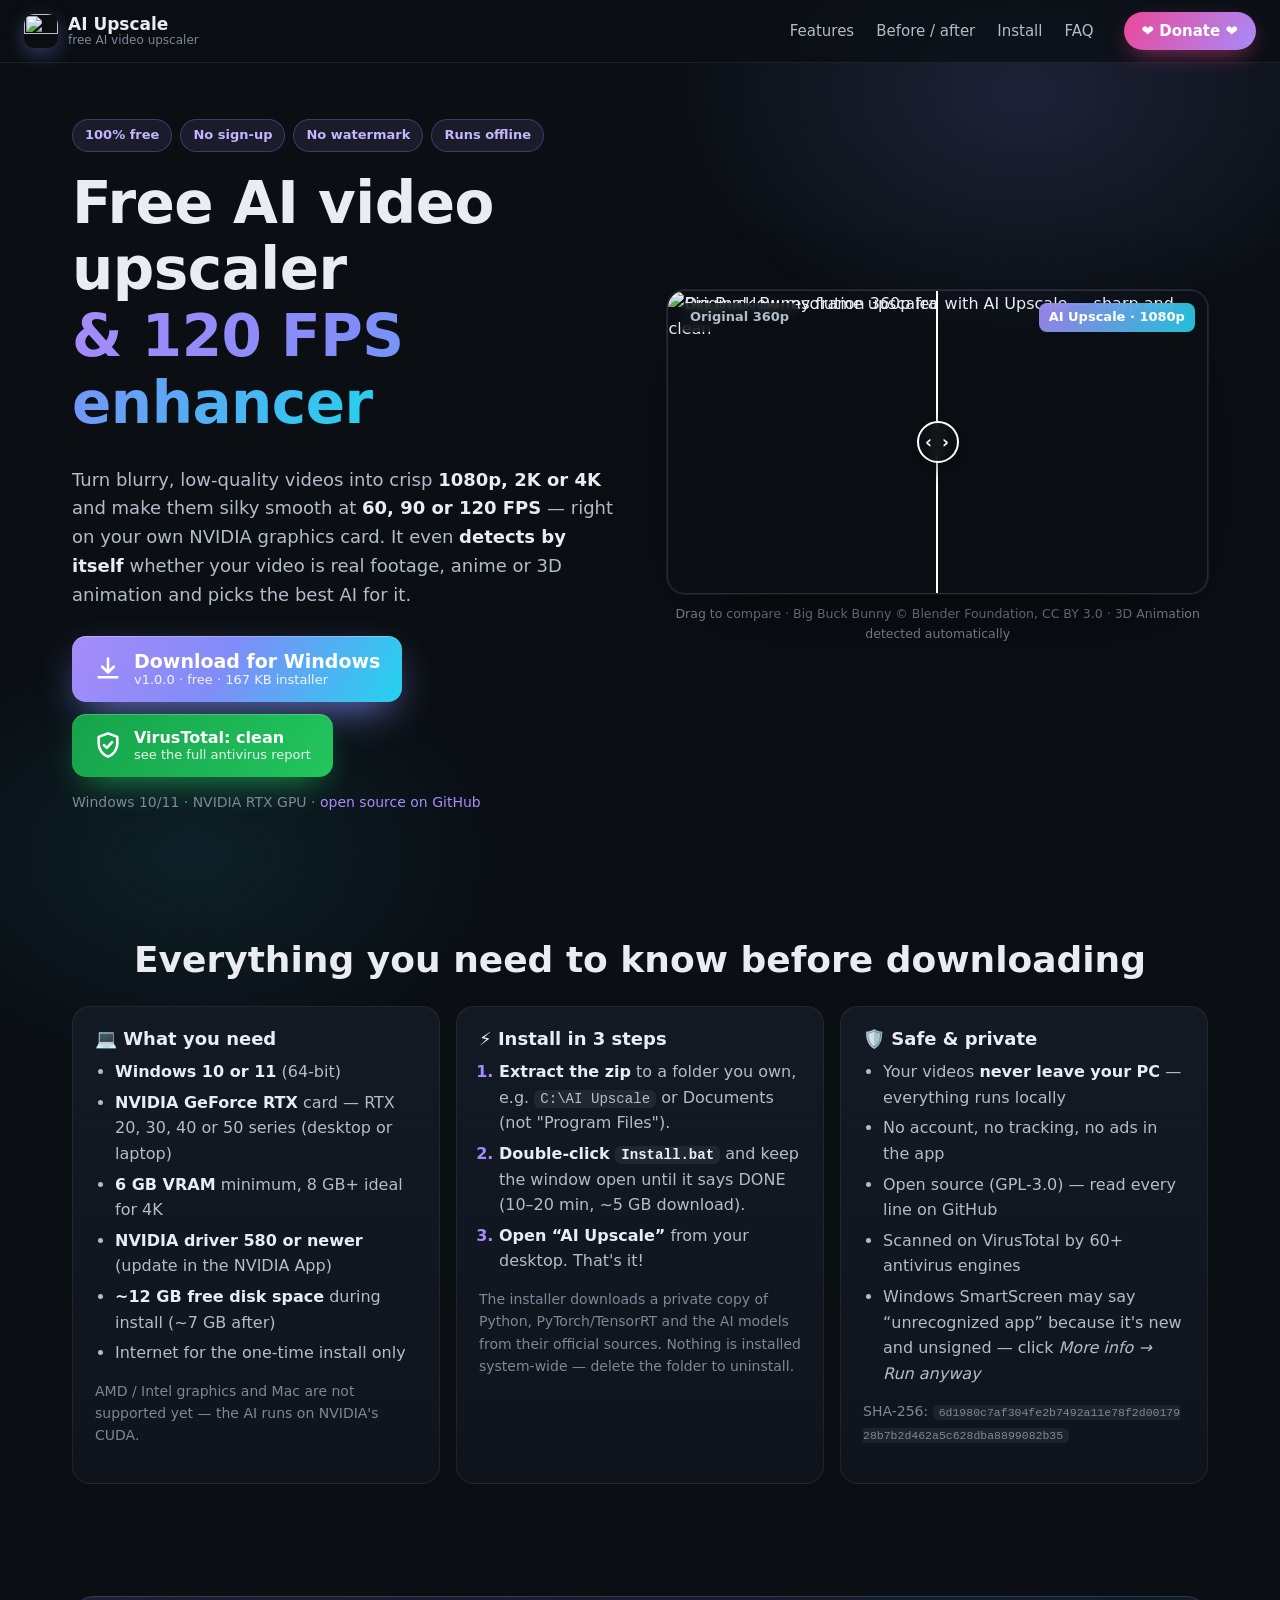
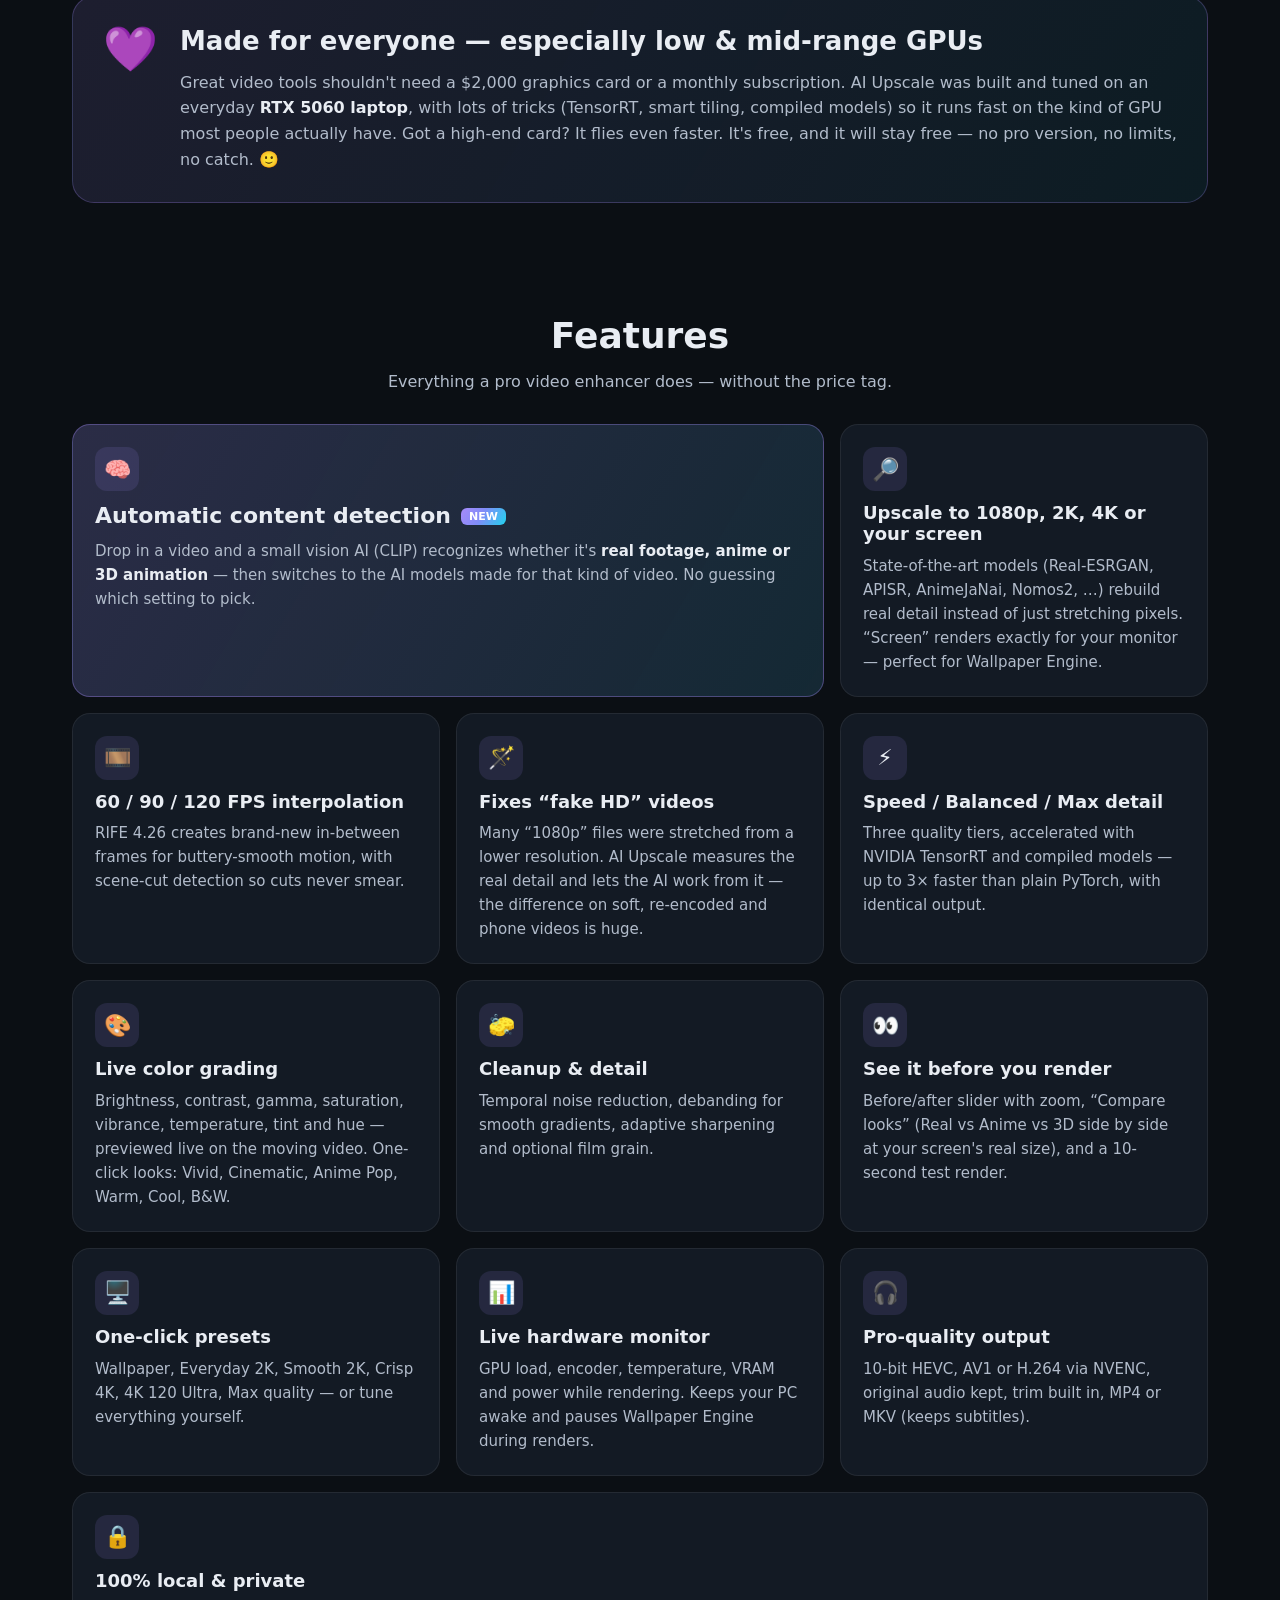
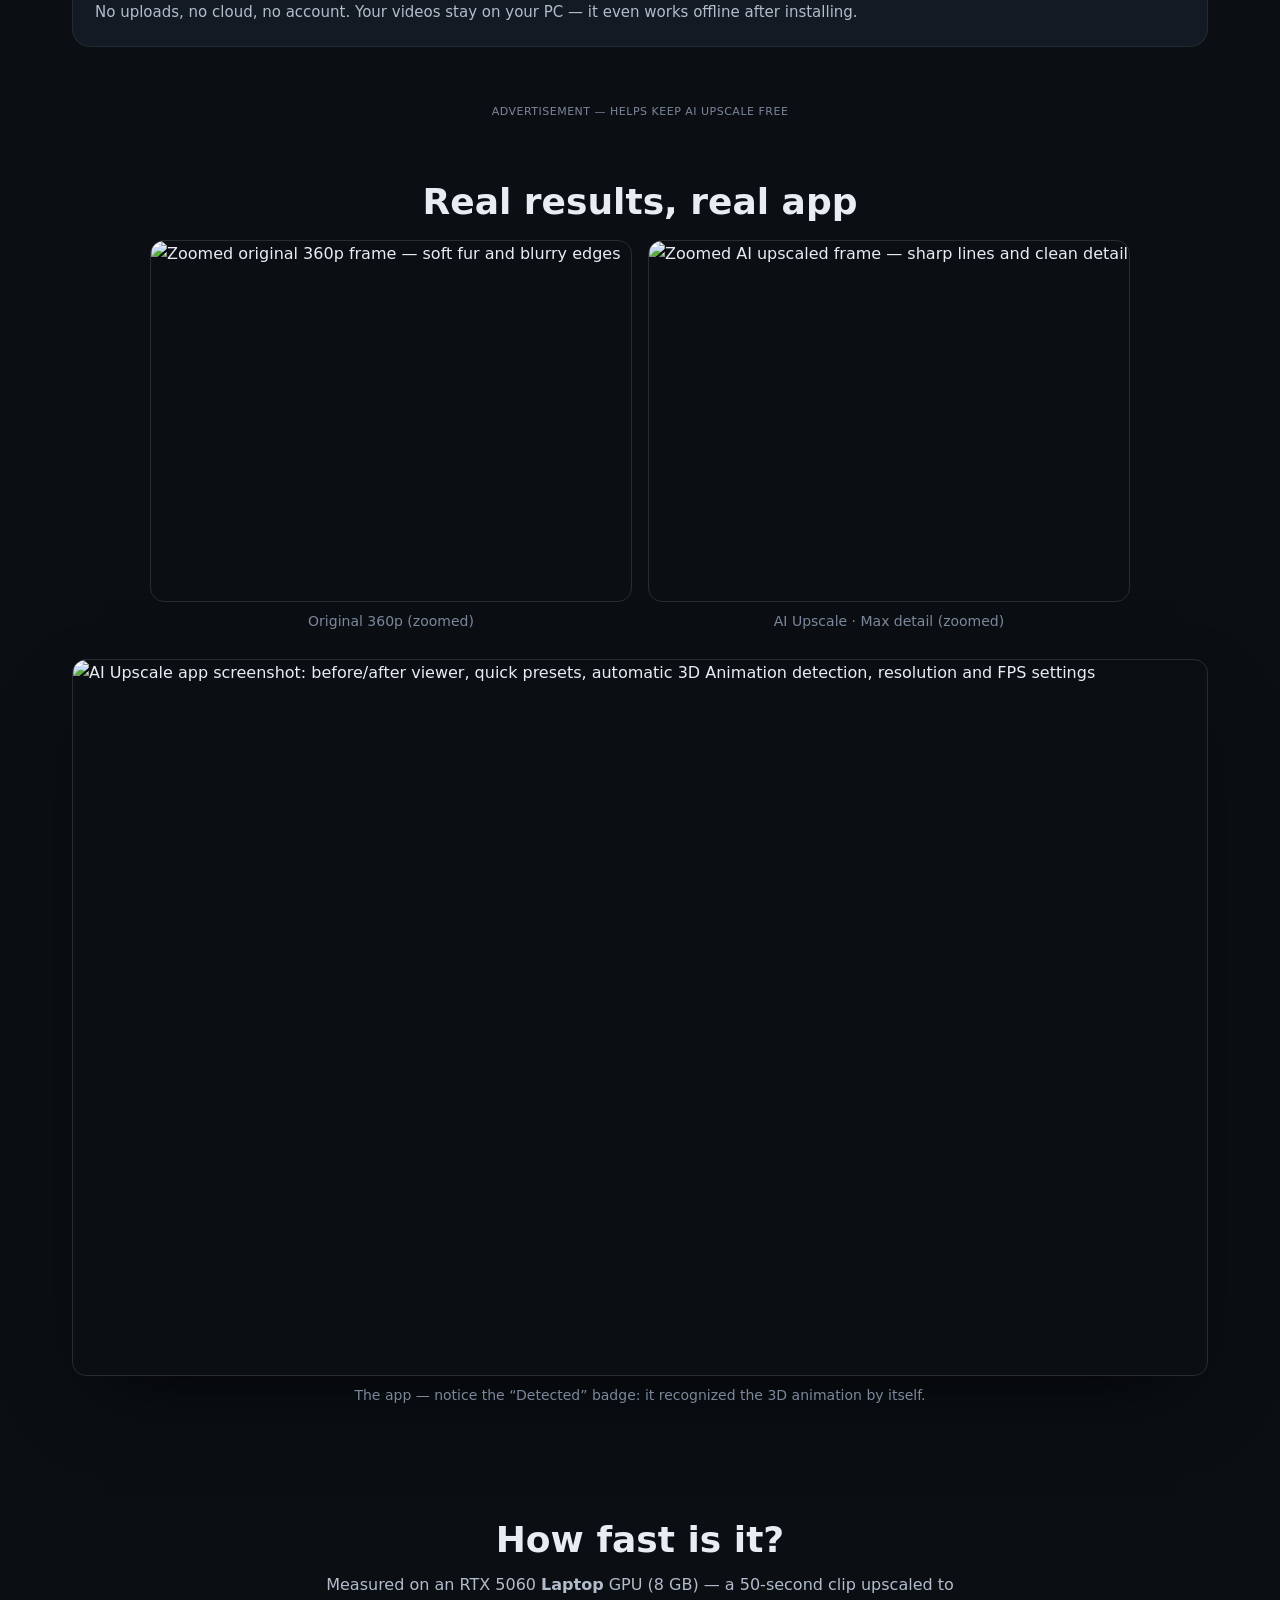
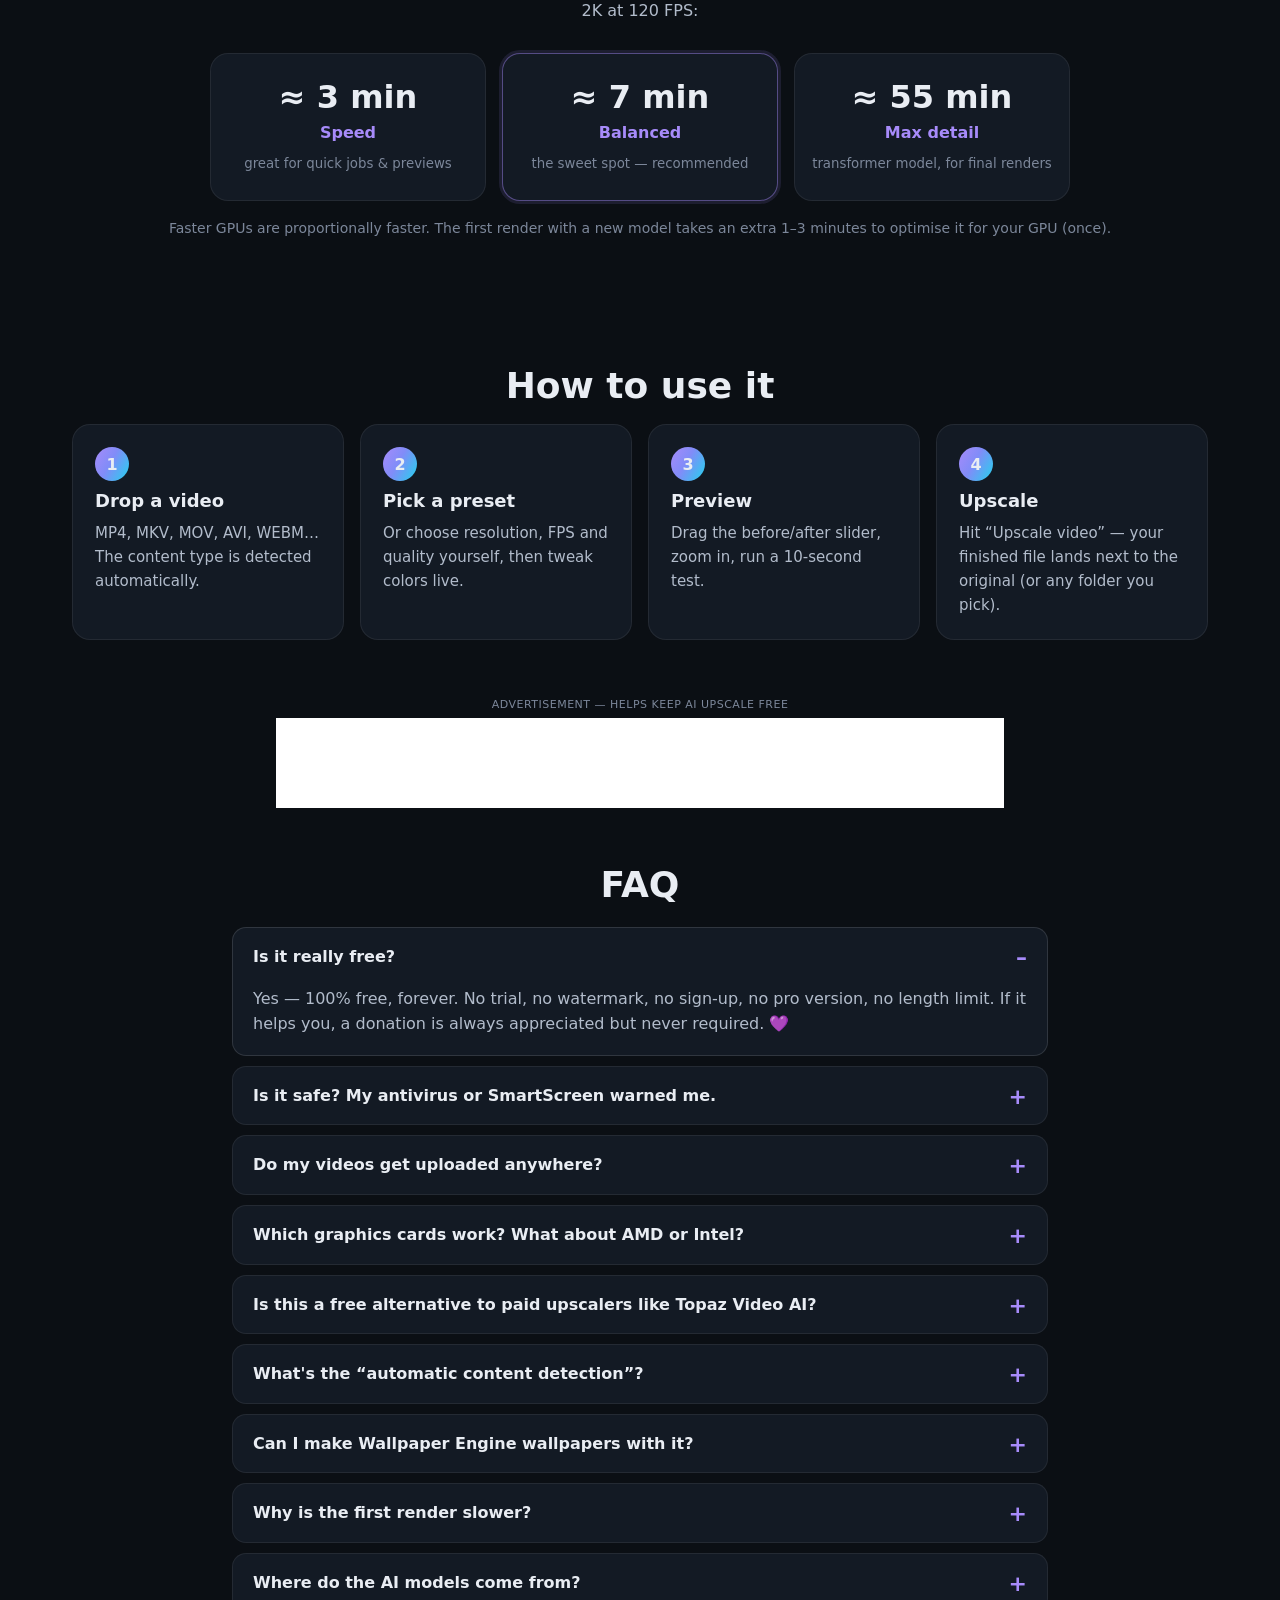
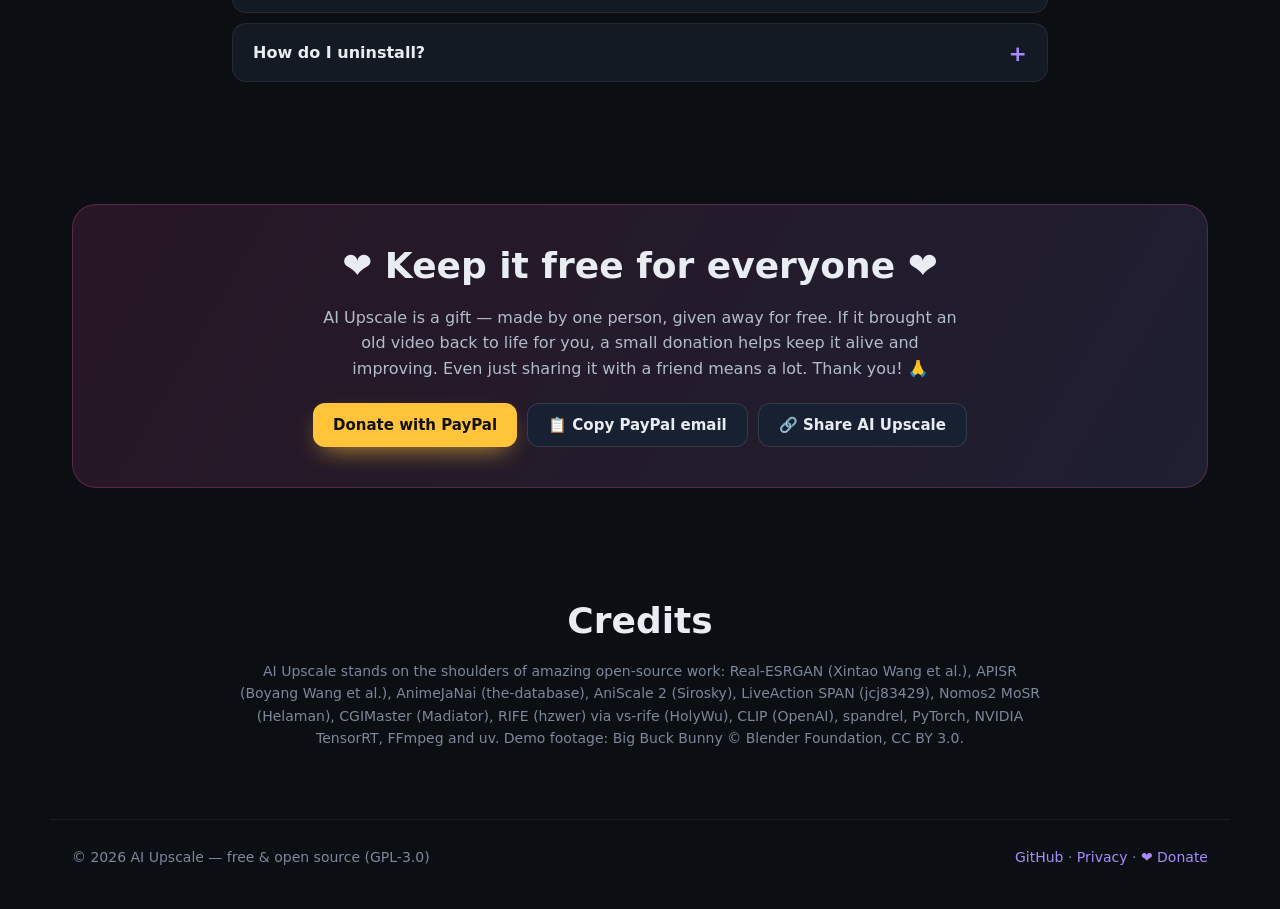
==== index.html @ 9d1a96fd "Website: AI Upscale download page" ====
<!doctype html>
<html lang="en">
<head>
<meta charset="utf-8">
<meta name="viewport" content="width=device-width, initial-scale=1">
<title>AI Upscale — Free AI Video Upscaler &amp; Enhancer (4K, 120 FPS) for NVIDIA GPUs</title>
<meta name="description" content="Free AI video upscaler and enhancer for Windows. Upscale videos to 1080p, 2K or 4K, boost to 60/90/120 FPS with AI frame interpolation, auto-detects anime, real and 3D video. Runs locally on your NVIDIA RTX GPU — no sign-up, no watermark, free forever.">
<meta name="keywords" content="free ai upscaler, ai video upscaler, free video upscaler, ai video enhancer, upscale video to 4k free, video upscaler for pc, anime upscaler, anime video upscaler, upscale anime to 4k, ai frame interpolation, 60fps converter, 120fps video, increase video fps, video enhancer free download, real-esrgan gui, rife interpolation, apisr, topaz video ai free alternative, wallpaper engine upscale, enhance video quality, low quality video fix, nvidia rtx upscaler, offline ai upscaler">
<meta name="author" content="AI Upscale">
<meta name="robots" content="index, follow, max-image-preview:large">
<link rel="canonical" href="https://repo-cdf.github.io/ai-upscale/">
<meta name="theme-color" content="#0b0f14">
<link rel="icon" href="favicon.ico" sizes="any">
<link rel="icon" type="image/png" href="icon.png">
<link rel="apple-touch-icon" href="icon.png">
<meta property="og:type" content="website">
<meta property="og:site_name" content="AI Upscale">
<meta property="og:title" content="AI Upscale — Free AI Video Upscaler & 120 FPS Interpolation">
<meta property="og:description" content="Upscale videos to 4K and 120 FPS on your own NVIDIA GPU. Anime, real and 3D auto-detected. Free forever, no sign-up, no watermark.">
<meta property="og:url" content="https://repo-cdf.github.io/ai-upscale/">
<meta property="og:image" content="https://repo-cdf.github.io/ai-upscale/og-image.png">
<meta property="og:image:width" content="1200">
<meta property="og:image:height" content="630">
<meta name="twitter:card" content="summary_large_image">
<meta name="twitter:title" content="AI Upscale — Free AI Video Upscaler & Enhancer">
<meta name="twitter:description" content="4K upscaling + 120 FPS interpolation on your NVIDIA GPU. Free forever, no sign-up.">
<meta name="twitter:image" content="https://repo-cdf.github.io/ai-upscale/og-image.png">
<link rel="stylesheet" href="style.css">
<script type="application/ld+json">
{
  "@context": "https://schema.org",
  "@type": "SoftwareApplication",
  "name": "AI Upscale",
  "applicationCategory": "MultimediaApplication",
  "operatingSystem": "Windows 10, Windows 11",
  "softwareVersion": "1.0.0",
  "description": "Free AI video upscaler and enhancer: upscale to 1080p, 2K or 4K and interpolate to 60/90/120 FPS. Auto-detects anime, real and 3D content. Runs locally on NVIDIA RTX GPUs.",
  "url": "https://repo-cdf.github.io/ai-upscale/",
  "downloadUrl": "https://github.com/repo-cdf/ai-upscale/releases/download/v1.0.0/AI-Upscale-v1.0.0-Windows-NVIDIA.zip",
  "image": "https://repo-cdf.github.io/ai-upscale/og-image.png",
  "screenshot": "https://repo-cdf.github.io/ai-upscale/screenshot.jpg",
  "license": "https://www.gnu.org/licenses/gpl-3.0.html",
  "isAccessibleForFree": true,
  "offers": { "@type": "Offer", "price": "0", "priceCurrency": "USD" },
  "featureList": ["AI video upscaling to 1080p, 2K and 4K", "AI frame interpolation to 60, 90 and 120 FPS", "Automatic content-type detection (real, anime, 3D animation)", "Fake-HD (soft source) detection", "Live color grading, sharpening, noise reduction and debanding", "NVIDIA TensorRT acceleration", "Wallpaper Engine friendly screen-size output"]
}
</script>
</head>
<body>

<header class="top" id="top">
  <a class="brand" href="#" aria-label="AI Upscale home">
    <img src="icon.png" alt="" width="34" height="34">
    <span><b>AI Upscale</b><small>free AI video upscaler</small></span>
  </a>
  <nav class="nav">
    <a href="#features">Features</a>
    <a href="#compare">Before / after</a>
    <a href="#install">Install</a>
    <a href="#faq">FAQ</a>
  </nav>
  <button class="donate-pill" data-donate aria-haspopup="dialog">❤️ Donate ❤️</button>
</header>

<main>
  <!-- ============ HERO ============ -->
  <section class="hero">
    <div class="hero-text">
      <div class="badges"><span>100% free</span><span>No sign-up</span><span>No watermark</span><span>Runs offline</span></div>
      <h1>Free AI video upscaler<br><span class="grad">&amp; 120 FPS enhancer</span></h1>
      <p class="lead">Turn blurry, low-quality videos into crisp <b>1080p, 2K or 4K</b> and make them silky smooth at
        <b>60, 90 or 120 FPS</b> — right on your own NVIDIA graphics card. It even <b>detects by itself</b> whether your
        video is real footage, anime or 3D animation and picks the best AI for it.</p>

      <div class="cta">
        <a class="btn-download" id="dl" href="https://github.com/repo-cdf/ai-upscale/releases/download/v1.0.0/AI-Upscale-v1.0.0-Windows-NVIDIA.zip">
          <svg viewBox="0 0 24 24" aria-hidden="true"><path d="M12 3v12m0 0-5-5m5 5 5-5M4 19h16"/></svg>
          <span><b>Download for Windows</b><small id="dlMeta">v1.0.0 · free · 167 KB installer</small></span>
        </a>
        <a class="btn-vt" id="vt" href="https://www.virustotal.com/" target="_blank" rel="noopener" title="Independent scan by 60+ antivirus engines">
          <svg viewBox="0 0 24 24" aria-hidden="true"><path d="M12 2 4 5v6c0 5 3.4 9.3 8 11 4.6-1.7 8-6 8-11V5z"/><path d="m8.5 12 2.5 2.5 4.5-5"/></svg>
          <span><b>VirusTotal: clean</b><small id="vtMeta">see the full antivirus report</small></span>
        </a>
      </div>
      <p class="cta-note">Windows 10/11 · NVIDIA RTX GPU · <a href="https://github.com/repo-cdf/ai-upscale" target="_blank" rel="noopener">open source on GitHub</a></p>
    </div>

    <div class="hero-visual">
      <div class="ba" id="ba" aria-label="Before and after comparison — drag the handle">
        <img src="after.jpg" alt="Big Buck Bunny frame upscaled with AI Upscale — sharp and clean" width="1600" height="900">
        <div class="ba-before" id="baBefore"><img src="before.jpg" alt="Original low-resolution 360p frame — blurry" width="1600" height="900"></div>
        <div class="ba-handle" id="baHandle"><span></span></div>
        <span class="ba-tag l">Original 360p</span><span class="ba-tag r">AI Upscale · 1080p</span>
      </div>
      <p class="credit">Drag to compare · Big Buck Bunny © Blender Foundation, CC BY 3.0 · 3D Animation detected automatically</p>
    </div>
  </section>

  <!-- ============ KNOW BEFORE YOU DOWNLOAD ============ -->
  <section class="know" id="install">
    <h2>Everything you need to know before downloading</h2>
    <div class="know-grid">
      <div class="card">
        <h3>💻 What you need</h3>
        <ul>
          <li><b>Windows 10 or 11</b> (64-bit)</li>
          <li><b>NVIDIA GeForce RTX</b> card — RTX 20, 30, 40 or 50 series (desktop or laptop)</li>
          <li><b>6 GB VRAM</b> minimum, 8 GB+ ideal for 4K</li>
          <li><b>NVIDIA driver 580 or newer</b> (update in the NVIDIA App)</li>
          <li><b>~12 GB free disk space</b> during install (~7 GB after)</li>
          <li>Internet for the one-time install only</li>
        </ul>
        <p class="muted">AMD / Intel graphics and Mac are not supported yet — the AI runs on NVIDIA's CUDA.</p>
      </div>
      <div class="card">
        <h3>⚡ Install in 3 steps</h3>
        <ol class="steps">
          <li><b>Extract the zip</b> to a folder you own, e.g. <code>C:\AI Upscale</code> or Documents (not "Program Files").</li>
          <li><b>Double-click <code>Install.bat</code></b> and keep the window open until it says DONE (10–20 min, ~5 GB download).</li>
          <li><b>Open “AI Upscale”</b> from your desktop. That's it!</li>
        </ol>
        <p class="muted">The installer downloads a private copy of Python, PyTorch/TensorRT and the AI models from their official sources. Nothing is installed system-wide — delete the folder to uninstall.</p>
      </div>
      <div class="card">
        <h3>🛡️ Safe &amp; private</h3>
        <ul>
          <li>Your videos <b>never leave your PC</b> — everything runs locally</li>
          <li>No account, no tracking, no ads in the app</li>
          <li>Open source (GPL-3.0) — read every line on GitHub</li>
          <li>Scanned on VirusTotal by 60+ antivirus engines</li>
          <li>Windows SmartScreen may say “unrecognized app” because it's new and unsigned — click <i>More info → Run anyway</i></li>
        </ul>
        <p class="muted sha">SHA-256: <code id="sha">—</code></p>
      </div>
    </div>
  </section>

  <!-- ============ KIND NOTE ============ -->
  <section class="note">
    <div class="note-card">
      <span class="note-heart">💜</span>
      <div>
        <h2>Made for everyone — especially low &amp; mid-range GPUs</h2>
        <p>Great video tools shouldn't need a $2,000 graphics card or a monthly subscription. AI Upscale was built and tuned on an
          everyday <b>RTX 5060 laptop</b>, with lots of tricks (TensorRT, smart tiling, compiled models) so it runs fast on the kind of
          GPU most people actually have. Got a high-end card? It flies even faster. It's free, and it will stay free — no pro version,
          no limits, no catch. 🙂</p>
      </div>
    </div>
  </section>

  <!-- ============ FEATURES ============ -->
  <section class="features" id="features">
    <h2>Features</h2>
    <p class="sub">Everything a pro video enhancer does — without the price tag.</p>
    <div class="feat-grid">
      <article class="feat star">
        <span class="fi">🧠</span>
        <h3>Automatic content detection</h3>
        <p>Drop in a video and a small vision AI (CLIP) recognizes whether it's <b>real footage, anime or 3D animation</b> — then
          switches to the AI models made for that kind of video. No guessing which setting to pick.</p>
      </article>
      <article class="feat">
        <span class="fi">🔎</span>
        <h3>Upscale to 1080p, 2K, 4K or your screen</h3>
        <p>State-of-the-art models (Real-ESRGAN, APISR, AnimeJaNai, Nomos2, …) rebuild real detail instead of just stretching pixels.
          “Screen” renders exactly for your monitor — perfect for Wallpaper Engine.</p>
      </article>
      <article class="feat">
        <span class="fi">🎞️</span>
        <h3>60 / 90 / 120 FPS interpolation</h3>
        <p>RIFE 4.26 creates brand-new in-between frames for buttery-smooth motion, with scene-cut detection so cuts never smear.</p>
      </article>
      <article class="feat">
        <span class="fi">🪄</span>
        <h3>Fixes “fake HD” videos</h3>
        <p>Many “1080p” files were stretched from a lower resolution. AI Upscale measures the real detail and lets the AI work from it —
          the difference on soft, re-encoded and phone videos is huge.</p>
      </article>
      <article class="feat">
        <span class="fi">⚡</span>
        <h3>Speed / Balanced / Max detail</h3>
        <p>Three quality tiers, accelerated with NVIDIA TensorRT and compiled models — up to 3× faster than plain PyTorch, with identical output.</p>
      </article>
      <article class="feat">
        <span class="fi">🎨</span>
        <h3>Live color grading</h3>
        <p>Brightness, contrast, gamma, saturation, vibrance, temperature, tint and hue — previewed live on the moving video.
          One-click looks: Vivid, Cinematic, Anime Pop, Warm, Cool, B&amp;W.</p>
      </article>
      <article class="feat">
        <span class="fi">🧽</span>
        <h3>Cleanup &amp; detail</h3>
        <p>Temporal noise reduction, debanding for smooth gradients, adaptive sharpening and optional film grain.</p>
      </article>
      <article class="feat">
        <span class="fi">👀</span>
        <h3>See it before you render</h3>
        <p>Before/after slider with zoom, “Compare looks” (Real vs Anime vs 3D side by side at your screen's real size),
          and a 10-second test render.</p>
      </article>
      <article class="feat">
        <span class="fi">🖥️</span>
        <h3>One-click presets</h3>
        <p>Wallpaper, Everyday 2K, Smooth 2K, Crisp 4K, 4K 120 Ultra, Max quality — or tune everything yourself.</p>
      </article>
      <article class="feat">
        <span class="fi">📊</span>
        <h3>Live hardware monitor</h3>
        <p>GPU load, encoder, temperature, VRAM and power while rendering. Keeps your PC awake and pauses Wallpaper Engine during renders.</p>
      </article>
      <article class="feat">
        <span class="fi">🎧</span>
        <h3>Pro-quality output</h3>
        <p>10-bit HEVC, AV1 or H.264 via NVENC, original audio kept, trim built in, MP4 or MKV (keeps subtitles).</p>
      </article>
      <article class="feat wide">
        <span class="fi">🔒</span>
        <h3>100% local &amp; private</h3>
        <p>No uploads, no cloud, no account. Your videos stay on your PC — it even works offline after installing.</p>
      </article>
    </div>
  </section>

  <div class="ad-slot" data-slot="native" hidden></div>

  <!-- ============ COMPARE / SCREENSHOT ============ -->
  <section class="compare" id="compare">
    <h2>Real results, real app</h2>
    <div class="zoom-pair">
      <figure><img src="zoom-before.jpg" alt="Zoomed original 360p frame — soft fur and blurry edges" loading="lazy" width="480" height="360"><figcaption>Original 360p (zoomed)</figcaption></figure>
      <figure><img src="zoom-after.jpg" alt="Zoomed AI upscaled frame — sharp lines and clean detail" loading="lazy" width="480" height="360"><figcaption>AI Upscale · Max detail (zoomed)</figcaption></figure>
    </div>
    <figure class="shot"><img src="screenshot.jpg" alt="AI Upscale app screenshot: before/after viewer, quick presets, automatic 3D Animation detection, resolution and FPS settings" loading="lazy" width="1600" height="1010">
      <figcaption>The app — notice the “Detected” badge: it recognized the 3D animation by itself.</figcaption></figure>
  </section>

  <!-- ============ SPEED ============ -->
  <section class="speed">
    <h2>How fast is it?</h2>
    <p class="sub">Measured on an RTX 5060 <b>Laptop</b> GPU (8 GB) — a 50-second clip upscaled to 2K at 120 FPS:</p>
    <div class="speed-grid">
      <div class="sp"><b>≈ 3 min</b><span>Speed</span><small>great for quick jobs &amp; previews</small></div>
      <div class="sp mid"><b>≈ 7 min</b><span>Balanced</span><small>the sweet spot — recommended</small></div>
      <div class="sp"><b>≈ 55 min</b><span>Max detail</span><small>transformer model, for final renders</small></div>
    </div>
    <p class="muted center">Faster GPUs are proportionally faster. The first render with a new model takes an extra 1–3 minutes to optimise it for your GPU (once).</p>
  </section>

  <!-- ============ HOW TO USE ============ -->
  <section class="how">
    <h2>How to use it</h2>
    <div class="how-grid">
      <div><span class="num">1</span><h3>Drop a video</h3><p>MP4, MKV, MOV, AVI, WEBM… The content type is detected automatically.</p></div>
      <div><span class="num">2</span><h3>Pick a preset</h3><p>Or choose resolution, FPS and quality yourself, then tweak colors live.</p></div>
      <div><span class="num">3</span><h3>Preview</h3><p>Drag the before/after slider, zoom in, run a 10-second test.</p></div>
      <div><span class="num">4</span><h3>Upscale</h3><p>Hit “Upscale video” — your finished file lands next to the original (or any folder you pick).</p></div>
    </div>
  </section>

  <div class="ad-slot" data-slot="banner" hidden></div>

  <!-- ============ FAQ ============ -->
  <section class="faq" id="faq">
    <h2>FAQ</h2>
    <details open><summary>Is it really free?</summary><p>Yes — 100% free, forever. No trial, no watermark, no sign-up, no pro version, no length limit. If it helps you, a donation is always appreciated but never required. 💜</p></details>
    <details><summary>Is it safe? My antivirus or SmartScreen warned me.</summary><p>The download is scanned by 60+ engines on VirusTotal (green button above) and the full source code is on GitHub. Because the installer is new and not code-signed, Windows SmartScreen may show “Windows protected your PC” — click <i>More info → Run anyway</i>. The installer only writes inside its own folder.</p></details>
    <details><summary>Do my videos get uploaded anywhere?</summary><p>Never. Everything runs on your own GPU. After installing it works completely offline.</p></details>
    <details><summary>Which graphics cards work? What about AMD or Intel?</summary><p>Any NVIDIA GeForce RTX card (20/30/40/50 series, desktop or laptop) with 6 GB+ VRAM. It was developed on an RTX 5060 Laptop GPU, so mid-range cards are first-class citizens. AMD, Intel and Mac aren't supported yet because the AI runs on NVIDIA CUDA.</p></details>
    <details><summary>Is this a free alternative to paid upscalers like Topaz Video AI?</summary><p>It's an independent, free and open-source tool that covers the same core jobs — AI upscaling, frame interpolation and enhancement — using well-known open models. Results depend on your video, so try the 10-second test and see for yourself.</p></details>
    <details><summary>What's the “automatic content detection”?</summary><p>When you open a video, a small AI looks at a few frames and decides whether it's real footage, anime or 3D animation, then selects the matching upscaling models. You'll see a “Detected” badge, and you can always override it.</p></details>
    <details><summary>Can I make Wallpaper Engine wallpapers with it?</summary><p>Yes — that's what it was made for! Use the <b>Wallpaper</b> preset: it renders exactly at your screen's resolution (no wasted pixels) at 120 FPS, and pauses Wallpaper Engine while rendering so your GPU is free.</p></details>
    <details><summary>Why is the first render slower?</summary><p>The first time you use a model at a new video size, AI Upscale compiles it specifically for your GPU (1–3 minutes, shown as “Optimizing”). After that it's cached and starts instantly.</p></details>
    <details><summary>Where do the AI models come from?</summary><p>From their original authors' official releases (Real-ESRGAN, APISR, AnimeJaNai, AniScale, Nomos2, RIFE, CLIP…), downloaded by the installer and checked with SHA-256. Some models are licensed for non-commercial use, so please use AI Upscale for personal projects. Full credits are in THIRD-PARTY-NOTICES.txt.</p></details>
    <details><summary>How do I uninstall?</summary><p>Delete the AI Upscale folder and its shortcuts. Nothing else is changed on your PC.</p></details>
  </section>

  <!-- ============ DONATE ============ -->
  <section class="give">
    <div class="give-card">
      <h2>❤️ Keep it free for everyone ❤️</h2>
      <p>AI Upscale is a gift — made by one person, given away for free. If it brought an old video back to life for you,
        a small donation helps keep it alive and improving. Even just sharing it with a friend means a lot. Thank you! 🙏</p>
      <div class="give-actions">
        <button class="btn-paypal" data-paypal>Donate with PayPal</button>
        <button class="btn-copy" data-copy-email>📋 Copy PayPal email</button>
        <button class="btn-copy" data-share>🔗 Share AI Upscale</button>
      </div>
    </div>
  </section>

  <section class="credits">
    <h2>Credits</h2>
    <p>AI Upscale stands on the shoulders of amazing open-source work: Real-ESRGAN (Xintao Wang et al.), APISR (Boyang Wang et al.),
      AnimeJaNai (the-database), AniScale 2 (Sirosky), LiveAction SPAN (jcj83429), Nomos2 MoSR (Helaman), CGIMaster (Madiator),
      RIFE (hzwer) via vs-rife (HolyWu), CLIP (OpenAI), spandrel, PyTorch, NVIDIA TensorRT, FFmpeg and uv. Demo footage: Big Buck Bunny
      © Blender Foundation, CC BY 3.0.</p>
  </section>
</main>

<footer class="foot">
  <span>© <span id="year">2026</span> AI Upscale — free &amp; open source (GPL-3.0)</span>
  <span><a href="https://github.com/repo-cdf/ai-upscale" target="_blank" rel="noopener">GitHub</a> · <a href="privacy.html">Privacy</a> · <a href="#" data-donate>❤️ Donate</a></span>
</footer>

<!-- Donation dialog -->
<div class="modal" id="donate" role="dialog" aria-modal="true" aria-labelledby="donateTitle" hidden>
  <div class="modal-card">
    <button class="modal-x" data-close aria-label="Close">✕</button>
    <div class="modal-heart">💜</div>
    <h2 id="donateTitle">Thank you for even thinking about it ❤️</h2>
    <p>AI Upscale is and will always be free. Donations simply help cover the time it takes to keep improving it. Any amount — big or small — is truly appreciated.</p>
    <div class="email-box">
      <span>PayPal:</span><code id="ppEmail">rayan6razan@gmail.com</code>
      <button class="btn-copy sm" data-copy-email>📋 Copy</button>
    </div>
    <button class="btn-paypal wide" data-paypal>Donate with PayPal →</button>
    <p class="muted small">Opens PayPal's official, secure checkout in a new tab — you choose the amount there.</p>
  </div>
</div>

<div class="toast" id="toast" hidden></div>
<script src="site.js"></script>
</body>
</html>
---- style.css ----
:root {
  --bg: #0b0f14; --bg2: #0f141c; --card: #131a24; --card2: #182131; --line: rgba(255,255,255,.07); --line2: rgba(255,255,255,.12);
  --text: #e9edf3; --text2: #b2bccb; --muted: #7c879a;
  --violet: #a78bfa; --indigo: #818cf8; --cyan: #22d3ee; --green: #22c55e; --pink: #f472b6;
  --grad: linear-gradient(120deg, #a78bfa 0%, #818cf8 45%, #22d3ee 100%);
  --r: 18px;
  --font: "Segoe UI Variable Text", "Segoe UI", system-ui, -apple-system, Roboto, sans-serif;
  --font-d: "Segoe UI Variable Display", "Segoe UI", system-ui, -apple-system, Roboto, sans-serif;
  color-scheme: dark;
}
* { box-sizing: border-box; }
html { scroll-behavior: smooth; scroll-padding-top: 84px; }
body { margin: 0; background: var(--bg); color: var(--text); font: 16px/1.6 var(--font); -webkit-font-smoothing: antialiased; overflow-x: hidden; }
body::before { content: ""; position: fixed; inset: -30vh -20vw auto auto; width: 80vw; height: 80vh; z-index: -1; pointer-events: none;
  background: radial-gradient(closest-side, rgba(129,140,248,.16), transparent 70%); }
body::after { content: ""; position: fixed; inset: auto auto -30vh -20vw; width: 70vw; height: 70vh; z-index: -1; pointer-events: none;
  background: radial-gradient(closest-side, rgba(34,211,238,.09), transparent 70%); }
a { color: var(--violet); text-decoration: none; }
a:hover { text-decoration: underline; }
img { max-width: 100%; height: auto; display: block; }
code { font-family: "Cascadia Mono", Consolas, monospace; font-size: .88em; background: rgba(255,255,255,.06); padding: 1px 6px; border-radius: 6px; }
h1, h2, h3 { font-family: var(--font-d); line-height: 1.15; margin: 0 0 .5em; }
h2 { font-size: clamp(26px, 3.2vw, 36px); text-align: center; }
h3 { font-size: 18px; }
.sub { text-align: center; color: var(--text2); margin: -6px auto 30px; max-width: 640px; }
.muted { color: var(--muted); font-size: 14px; }
.center { text-align: center; }
.grad { background: var(--grad); -webkit-background-clip: text; background-clip: text; color: transparent; }
main > section { max-width: 1180px; margin: 0 auto; padding: 56px 22px; }

/* header */
.top { position: sticky; top: 0; z-index: 30; display: flex; align-items: center; gap: 22px; padding: 12px 24px;
  background: rgba(11,15,20,.78); backdrop-filter: blur(14px); border-bottom: 1px solid var(--line); }
.brand { display: flex; align-items: center; gap: 10px; color: var(--text); }
.brand:hover { text-decoration: none; }
.brand img { border-radius: 10px; box-shadow: 0 6px 18px rgba(129,140,248,.35); }
.brand span { display: flex; flex-direction: column; line-height: 1.1; }
.brand b { font: 700 17px var(--font-d); }
.brand small { color: var(--muted); font-size: 12px; }
.nav { display: flex; gap: 22px; margin-left: auto; }
.nav a { color: var(--text2); font-size: 15px; }
.nav a:hover { color: var(--text); text-decoration: none; }
.donate-pill { margin-left: 8px; border: 0; cursor: pointer; font: 700 15px var(--font); color: #fff; padding: 10px 18px; border-radius: 999px;
  background: linear-gradient(120deg, #ec4899, #a78bfa); box-shadow: 0 8px 24px -8px rgba(236,72,153,.7); transition: transform .15s, filter .15s;
  animation: pulse 3s ease-in-out infinite; white-space: nowrap; }
.donate-pill:hover { transform: translateY(-1px) scale(1.03); filter: brightness(1.08); }
@keyframes pulse { 0%,100% { box-shadow: 0 8px 24px -8px rgba(236,72,153,.7); } 50% { box-shadow: 0 8px 34px -4px rgba(236,72,153,.95); } }

/* hero */
.hero { display: grid; grid-template-columns: 1.02fr 1fr; gap: 44px; align-items: center; padding-top: 56px !important; }
.badges { display: flex; flex-wrap: wrap; gap: 8px; margin-bottom: 18px; }
.badges span { font-size: 13px; font-weight: 600; padding: 5px 12px; border-radius: 999px; color: #c4b5fd; background: rgba(167,139,250,.1); border: 1px solid rgba(167,139,250,.28); }
h1 { font-size: clamp(36px, 5vw, 58px); letter-spacing: -.5px; }
.lead { color: var(--text2); font-size: 18px; margin: 0 0 26px; }
.lead b { color: var(--text); }
.cta { display: flex; flex-wrap: wrap; gap: 12px; align-items: stretch; }
.btn-download, .btn-vt { display: inline-flex; align-items: center; gap: 12px; padding: 14px 22px; border-radius: 14px; color: #fff; transition: transform .15s, filter .15s; }
.btn-download:hover, .btn-vt:hover { text-decoration: none; transform: translateY(-2px); filter: brightness(1.08); }
.btn-download { background: var(--grad); box-shadow: 0 16px 40px -12px rgba(129,140,248,.85), inset 0 1px 0 rgba(255,255,255,.25); }
.btn-vt { background: linear-gradient(120deg, #16a34a, #22c55e); box-shadow: 0 14px 34px -14px rgba(34,197,94,.8), inset 0 1px 0 rgba(255,255,255,.2); }
.btn-download svg, .btn-vt svg { width: 28px; height: 28px; fill: none; stroke: #fff; stroke-width: 2.2; stroke-linecap: round; stroke-linejoin: round; flex: none; }
.btn-download span, .btn-vt span { display: flex; flex-direction: column; line-height: 1.2; }
.btn-download b { font-size: 19px; }
.btn-vt b { font-size: 16px; }
.btn-download small, .btn-vt small { font-size: 13px; opacity: .9; }
.cta-note { color: var(--muted); font-size: 14px; margin-top: 14px; }

.ba { position: relative; border-radius: var(--r); overflow: hidden; border: 1px solid var(--line2); box-shadow: 0 30px 80px -30px rgba(0,0,0,.8), 0 0 0 1px rgba(167,139,250,.15);
  aspect-ratio: 16/9; cursor: ew-resize; user-select: none; touch-action: pan-y; }
.ba > img, .ba-before img { width: 100%; height: 100%; object-fit: cover; }
.ba-before { position: absolute; inset: 0; width: 50%; overflow: hidden; border-right: 2px solid #fff; }
.ba-before img { width: auto; height: 100%; max-width: none; }
.ba-handle { position: absolute; top: 0; bottom: 0; left: 50%; width: 0; }
.ba-handle span { position: absolute; top: 50%; left: -21px; width: 42px; height: 42px; margin-top: -21px; border-radius: 50%; background: rgba(11,15,20,.75);
  border: 2px solid #fff; backdrop-filter: blur(6px); box-shadow: 0 6px 20px rgba(0,0,0,.5); }
.ba-handle span::before { content: "‹ ›"; position: absolute; inset: 0; display: grid; place-items: center; color: #fff; font: 700 17px var(--font); letter-spacing: 2px; }
.ba-tag { position: absolute; top: 12px; font-size: 13px; font-weight: 600; padding: 4px 10px; border-radius: 8px; background: rgba(11,15,20,.7); backdrop-filter: blur(6px); }
.ba-tag.l { left: 12px; color: var(--text2); }
.ba-tag.r { right: 12px; background: linear-gradient(120deg, rgba(167,139,250,.9), rgba(34,211,238,.9)); color: #fff; }
.credit { color: var(--muted); font-size: 12.5px; text-align: center; margin-top: 10px; }

/* know */
.know h2 { margin-bottom: 26px; }
.know-grid { display: grid; grid-template-columns: repeat(3, 1fr); gap: 16px; }
.card { background: linear-gradient(180deg, var(--card), var(--bg2)); border: 1px solid var(--line); border-radius: var(--r); padding: 22px; }
.card ul, .card ol { margin: 0 0 12px; padding-left: 20px; color: var(--text2); }
.card li { margin: 5px 0; }
.card li b { color: var(--text); }
.steps li::marker { color: var(--violet); font-weight: 700; }
.sha code { word-break: break-all; font-size: 11.5px; }

/* note */
.note-card { display: flex; gap: 22px; align-items: flex-start; padding: 30px; border-radius: 22px; background: linear-gradient(120deg, rgba(167,139,250,.12), rgba(34,211,238,.07));
  border: 1px solid rgba(167,139,250,.25); }
.note-card h2 { text-align: left; font-size: 26px; }
.note-card p { margin: 0; color: var(--text2); }
.note-card p b { color: var(--text); }
.note-heart { font-size: 44px; line-height: 1; }

/* features */
.feat-grid { display: grid; grid-template-columns: repeat(3, 1fr); gap: 16px; }
.feat { background: var(--card); border: 1px solid var(--line); border-radius: var(--r); padding: 22px; transition: transform .2s, border-color .2s; }
.feat:hover { transform: translateY(-3px); border-color: var(--line2); }
.feat p { color: var(--text2); margin: 0; font-size: 15px; }
.feat p b { color: var(--text); }
.fi { display: inline-grid; place-items: center; width: 44px; height: 44px; border-radius: 12px; font-size: 22px; background: rgba(167,139,250,.12); margin-bottom: 12px; }
.feat.star { grid-column: span 2; background: linear-gradient(120deg, rgba(167,139,250,.16), rgba(34,211,238,.08)), var(--card); border-color: rgba(167,139,250,.35); }
.feat.star h3 { font-size: 22px; }
.feat.star h3::after { content: "NEW"; margin-left: 10px; font-size: 11px; vertical-align: middle; padding: 2px 8px; border-radius: 6px; background: var(--grad); color: #fff; }

/* compare */
.zoom-pair { display: grid; grid-template-columns: 1fr 1fr; gap: 16px; max-width: 980px; margin: 0 auto 26px; }
.zoom-pair figure, .shot { margin: 0; }
.zoom-pair img, .shot img { border-radius: 14px; border: 1px solid var(--line2); width: 100%; image-rendering: auto; }
figcaption { text-align: center; color: var(--muted); font-size: 14px; margin-top: 8px; }
.shot img { box-shadow: 0 30px 80px -30px rgba(0,0,0,.8); }

/* speed */
.speed-grid { display: grid; grid-template-columns: repeat(3, 1fr); gap: 16px; max-width: 860px; margin: 0 auto 16px; }
.sp { text-align: center; background: var(--card); border: 1px solid var(--line); border-radius: var(--r); padding: 24px 16px; }
.sp b { display: block; font: 700 32px var(--font-d); }
.sp span { display: block; font-weight: 700; color: var(--violet); margin: 4px 0; }
.sp small { color: var(--muted); }
.sp.mid { border-color: rgba(167,139,250,.45); box-shadow: 0 0 0 3px rgba(167,139,250,.12); }

/* how */
.how-grid { display: grid; grid-template-columns: repeat(4, 1fr); gap: 16px; }
.how-grid > div { background: var(--card); border: 1px solid var(--line); border-radius: var(--r); padding: 22px; }
.how-grid p { color: var(--text2); margin: 0; font-size: 15px; }
.num { display: inline-grid; place-items: center; width: 34px; height: 34px; border-radius: 50%; background: var(--grad); font-weight: 700; margin-bottom: 10px; }

/* faq */
.faq { max-width: 860px !important; }
.faq h2 { margin-bottom: 22px; }
details { background: var(--card); border: 1px solid var(--line); border-radius: 14px; margin-bottom: 10px; padding: 0 20px; }
details[open] { border-color: var(--line2); }
summary { cursor: pointer; padding: 16px 0; font-weight: 600; list-style: none; position: relative; padding-right: 30px; }
summary::-webkit-details-marker { display: none; }
summary::after { content: "+"; position: absolute; right: 0; top: 12px; font-size: 22px; color: var(--violet); }
details[open] summary::after { content: "–"; }
details p { color: var(--text2); margin: 0 0 18px; }

/* donate */
.give-card { text-align: center; padding: 40px 28px; border-radius: 24px; background: linear-gradient(120deg, rgba(236,72,153,.13), rgba(167,139,250,.13)); border: 1px solid rgba(236,72,153,.28); }
.give-card p { color: var(--text2); max-width: 640px; margin: 0 auto 22px; }
.give-actions { display: flex; flex-wrap: wrap; gap: 10px; justify-content: center; }
.btn-paypal, .btn-copy { border: 0; cursor: pointer; font: 700 15px var(--font); border-radius: 12px; padding: 12px 20px; transition: transform .15s, filter .15s; }
.btn-paypal { background: #ffc439; color: #111; box-shadow: 0 10px 26px -10px rgba(255,196,57,.8); }
.btn-copy { background: var(--card2); color: var(--text); border: 1px solid var(--line2); }
.btn-paypal:hover, .btn-copy:hover { transform: translateY(-1px); filter: brightness(1.08); }
.btn-copy.sm { padding: 7px 12px; font-size: 13px; }
.btn-paypal.wide { width: 100%; padding: 14px; font-size: 16px; }
.credits { max-width: 860px !important; }
.credits p { color: var(--muted); text-align: center; font-size: 14px; }

/* ads */
.ad-slot { max-width: 1180px; margin: 0 auto; padding: 0 22px; display: flex; flex-direction: column; align-items: center; gap: 4px; }
.ad-label { font-size: 11px; color: var(--muted); letter-spacing: .5px; text-transform: uppercase; }

/* footer */
.foot { display: flex; justify-content: space-between; flex-wrap: wrap; gap: 10px; max-width: 1180px; margin: 0 auto; padding: 26px 22px 40px; color: var(--muted); font-size: 14px; border-top: 1px solid var(--line); }

/* modal + toast */
.modal { position: fixed; inset: 0; z-index: 50; display: grid; place-items: center; padding: 20px; background: rgba(4,6,10,.7); backdrop-filter: blur(6px); }
.modal[hidden] { display: none; }
.modal-card { position: relative; width: min(460px, 100%); text-align: center; padding: 32px 28px 24px; border-radius: 22px; background: var(--bg2); border: 1px solid var(--line2); box-shadow: 0 30px 90px rgba(0,0,0,.6); animation: pop .2s ease; }
@keyframes pop { from { transform: scale(.96); opacity: 0; } }
.modal-card h2 { font-size: 23px; }
.modal-card p { color: var(--text2); }
.modal-heart { font-size: 46px; }
.modal-x { position: absolute; top: 12px; right: 12px; border: 0; background: transparent; color: var(--muted); font-size: 18px; cursor: pointer; }
.email-box { display: flex; align-items: center; justify-content: center; gap: 10px; flex-wrap: wrap; margin: 16px 0; padding: 12px; border-radius: 12px; background: var(--card); border: 1px solid var(--line); }
.email-box span { color: var(--muted); }
.small { font-size: 12.5px; }
.toast { position: fixed; left: 50%; bottom: 26px; transform: translateX(-50%); z-index: 60; padding: 12px 18px; border-radius: 12px; background: #1d2533; border: 1px solid var(--line2); box-shadow: 0 14px 40px rgba(0,0,0,.5); font-weight: 600; }

/* responsive */
@media (max-width: 980px) {
  .hero { grid-template-columns: 1fr; }
  .know-grid, .feat-grid { grid-template-columns: 1fr 1fr; }
  .feat.star { grid-column: span 2; }
  .how-grid { grid-template-columns: 1fr 1fr; }
}
@media (max-width: 680px) {
  .nav { display: none; }
  .top { padding: 10px 14px; }
  .brand small { display: none; }
  .donate-pill { margin-left: auto; padding: 9px 14px; font-size: 14px; }
  main > section { padding: 40px 16px; }
  .know-grid, .feat-grid, .how-grid, .speed-grid, .zoom-pair { grid-template-columns: 1fr; }
  .feat.star { grid-column: auto; }
  .note-card { flex-direction: column; }
  .btn-download, .btn-vt { width: 100%; }
}

@media (min-width: 981px) { .feat.wide { grid-column: span 3; } }
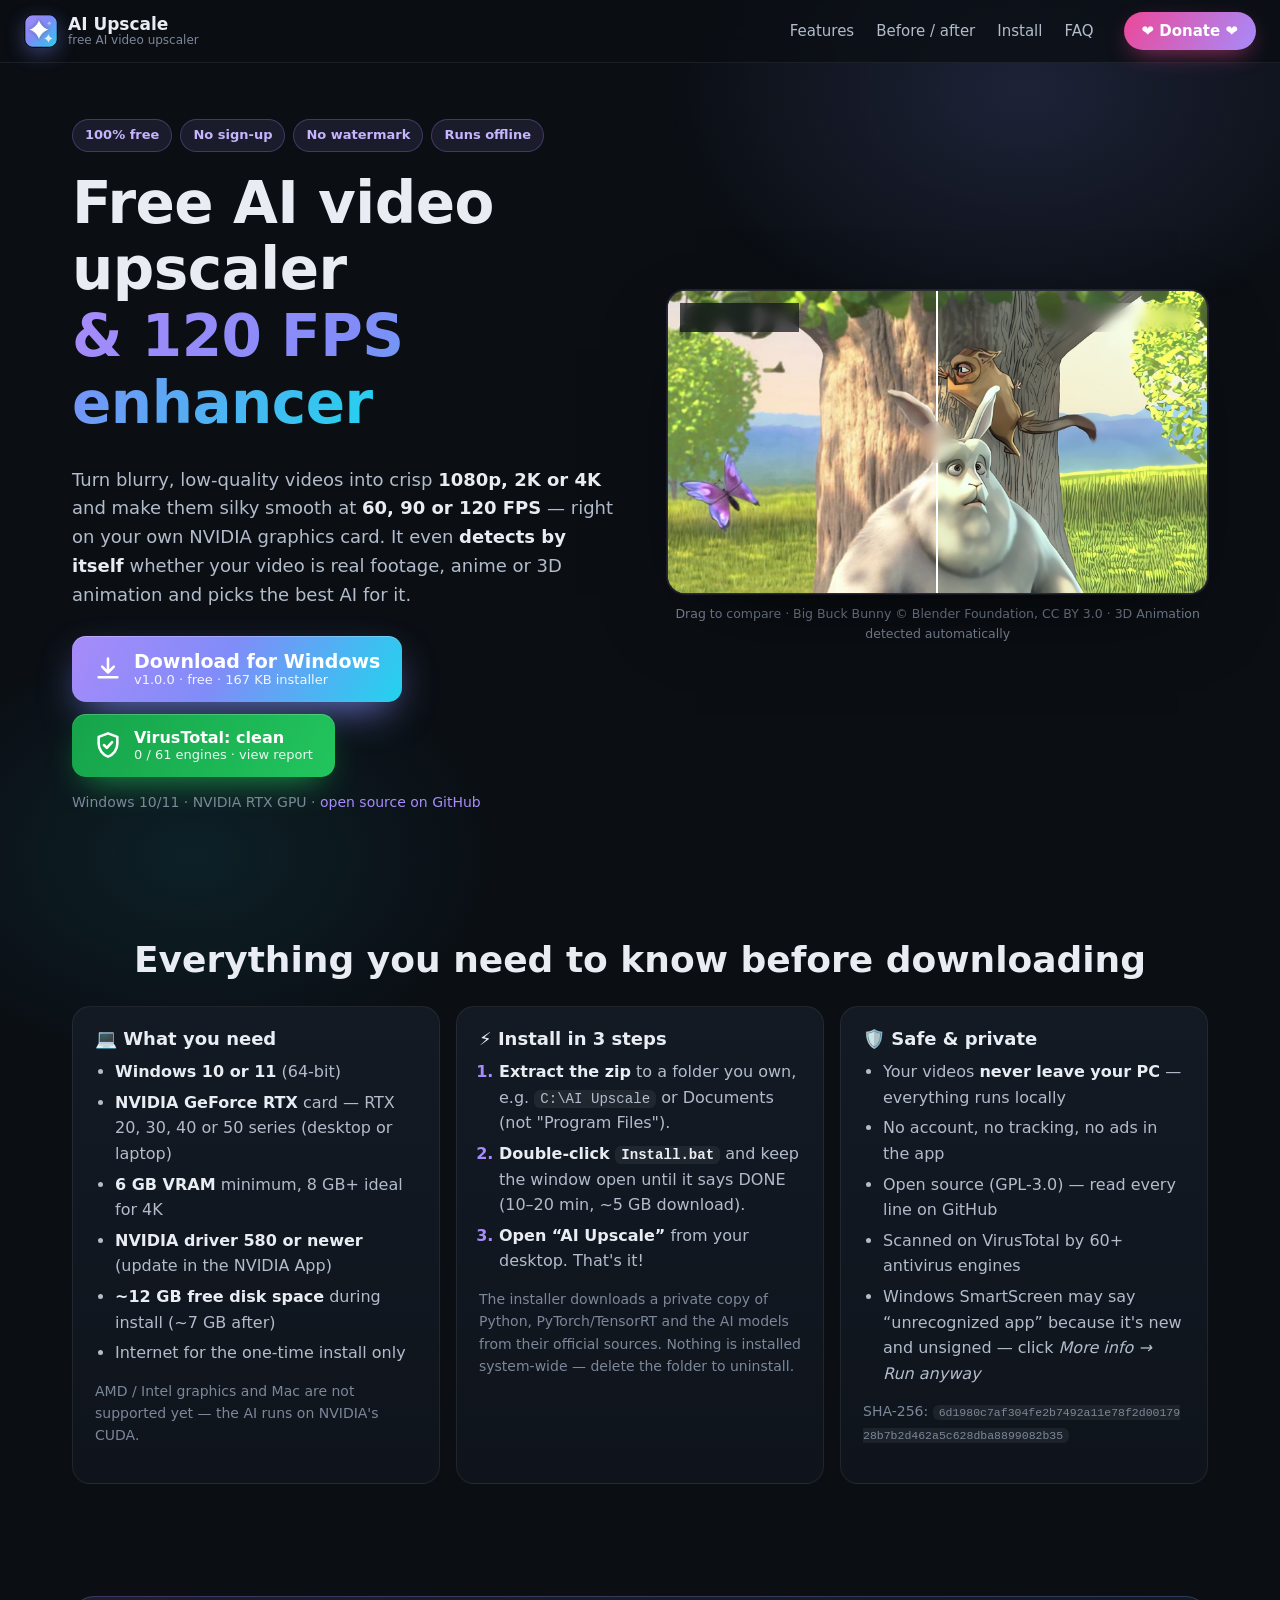
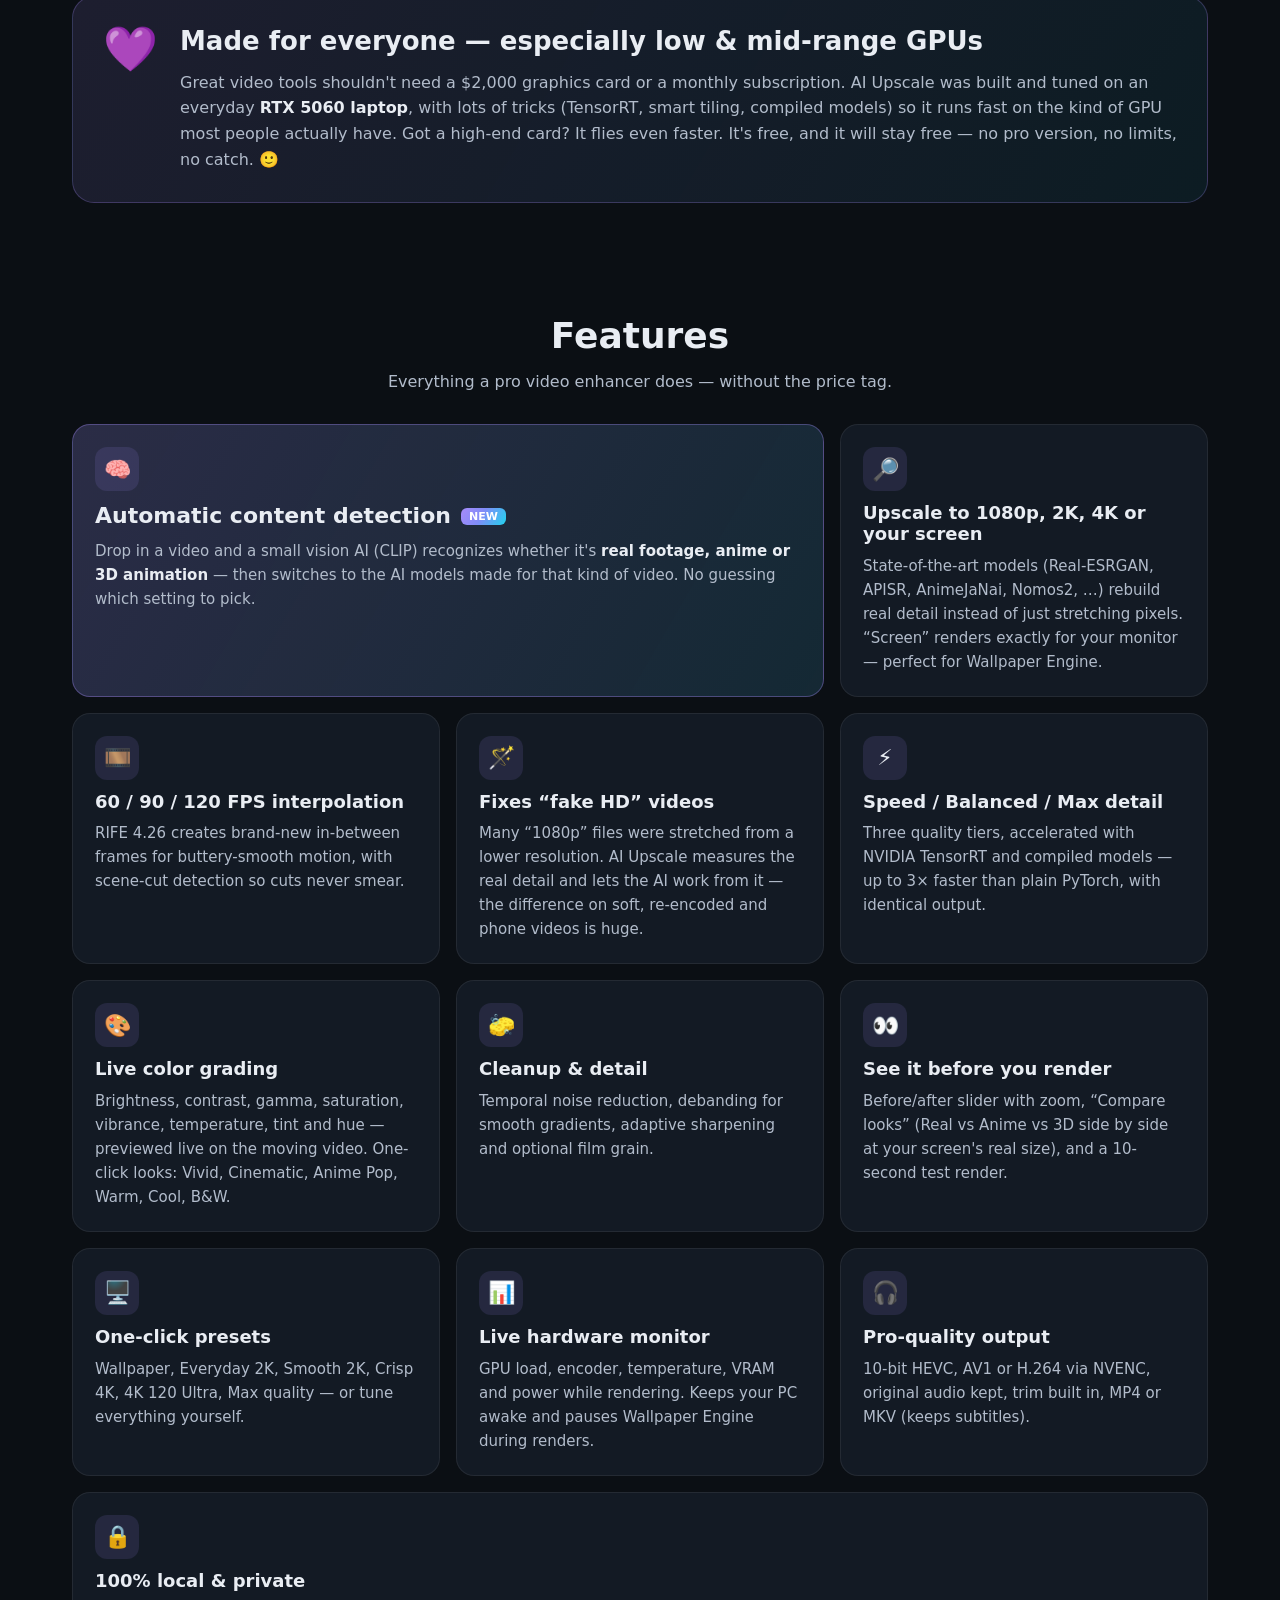
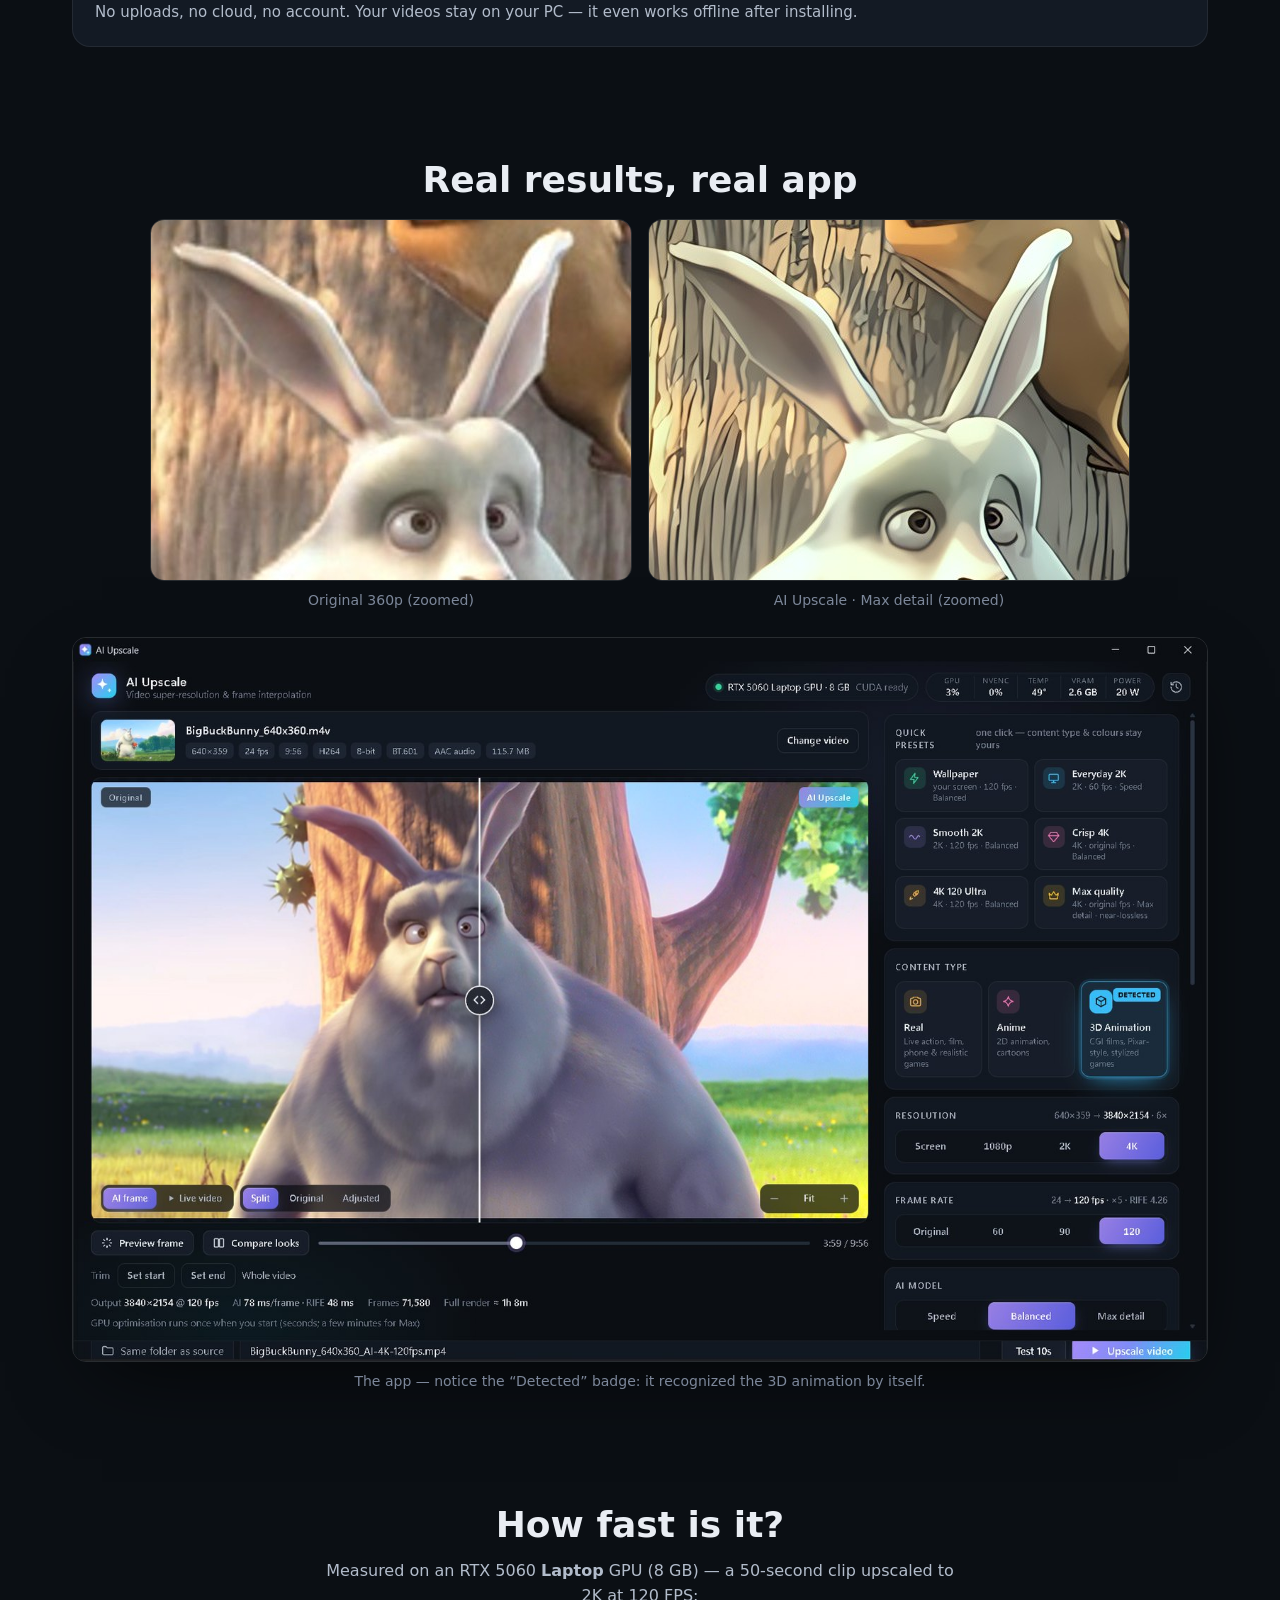
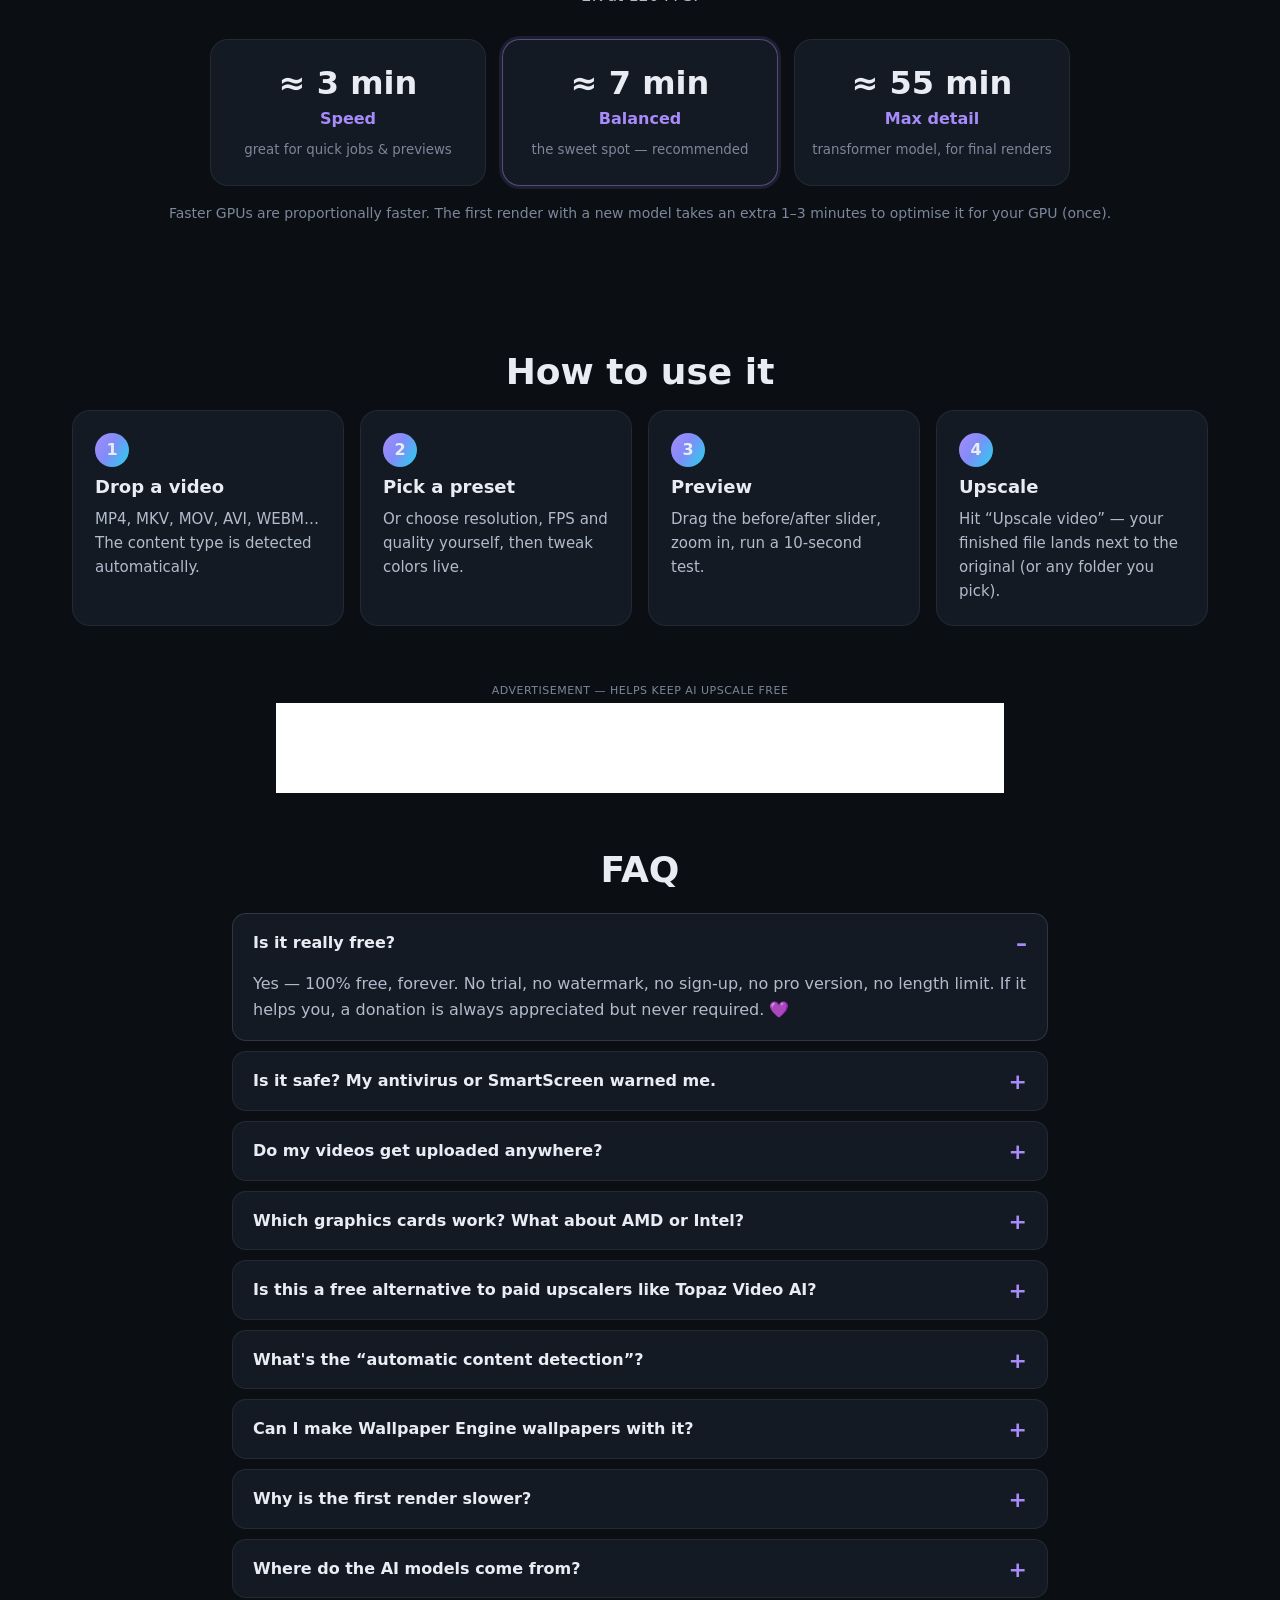
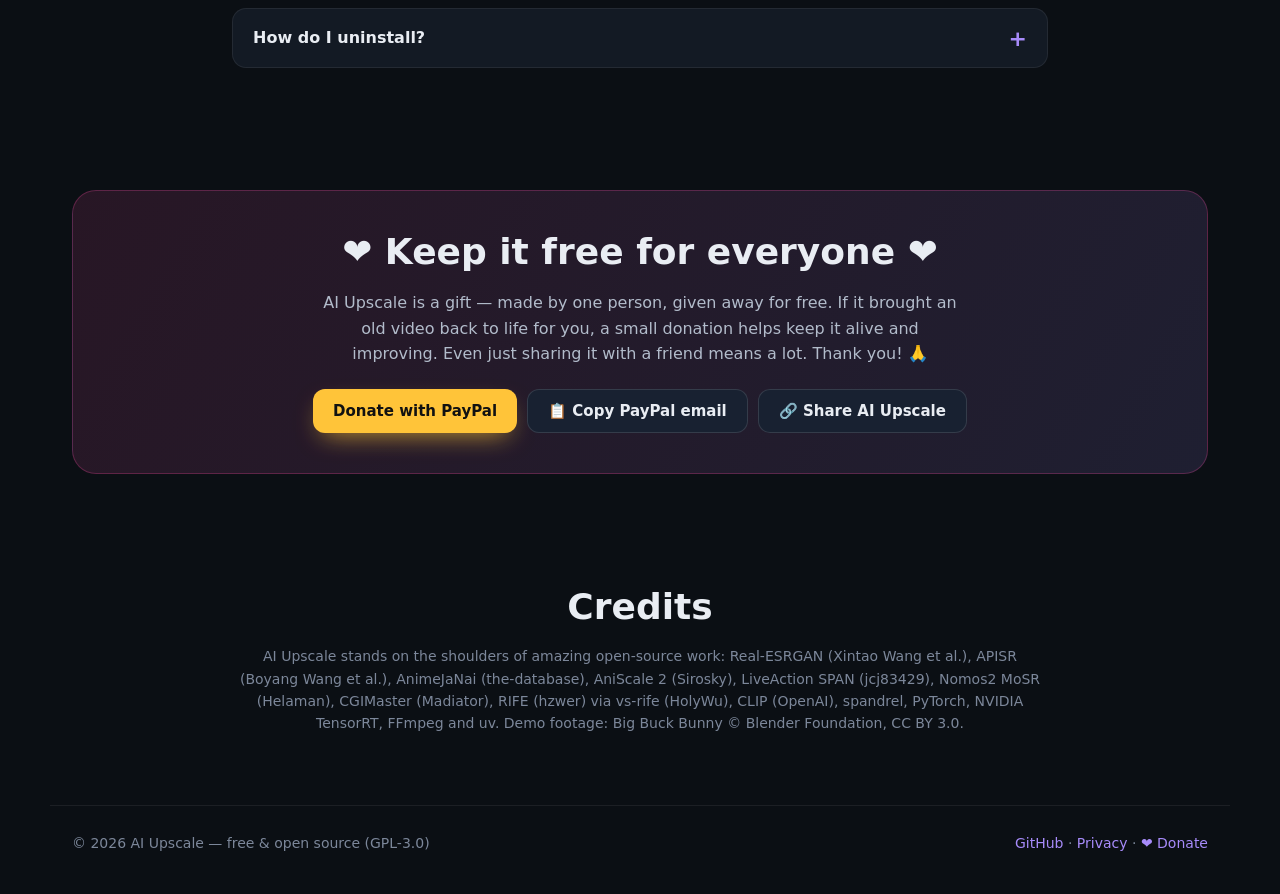
==== commit c366fe36: "Add files via upload" ====
--- a/index.html
+++ b/index.html
@@ -222,8 +222,6 @@
     </div>
   </section>
 
-  <div class="ad-slot" data-slot="native" hidden></div>
-
   <!-- ============ COMPARE / SCREENSHOT ============ -->
   <section class="compare" id="compare">
     <h2>Real results, real app</h2>
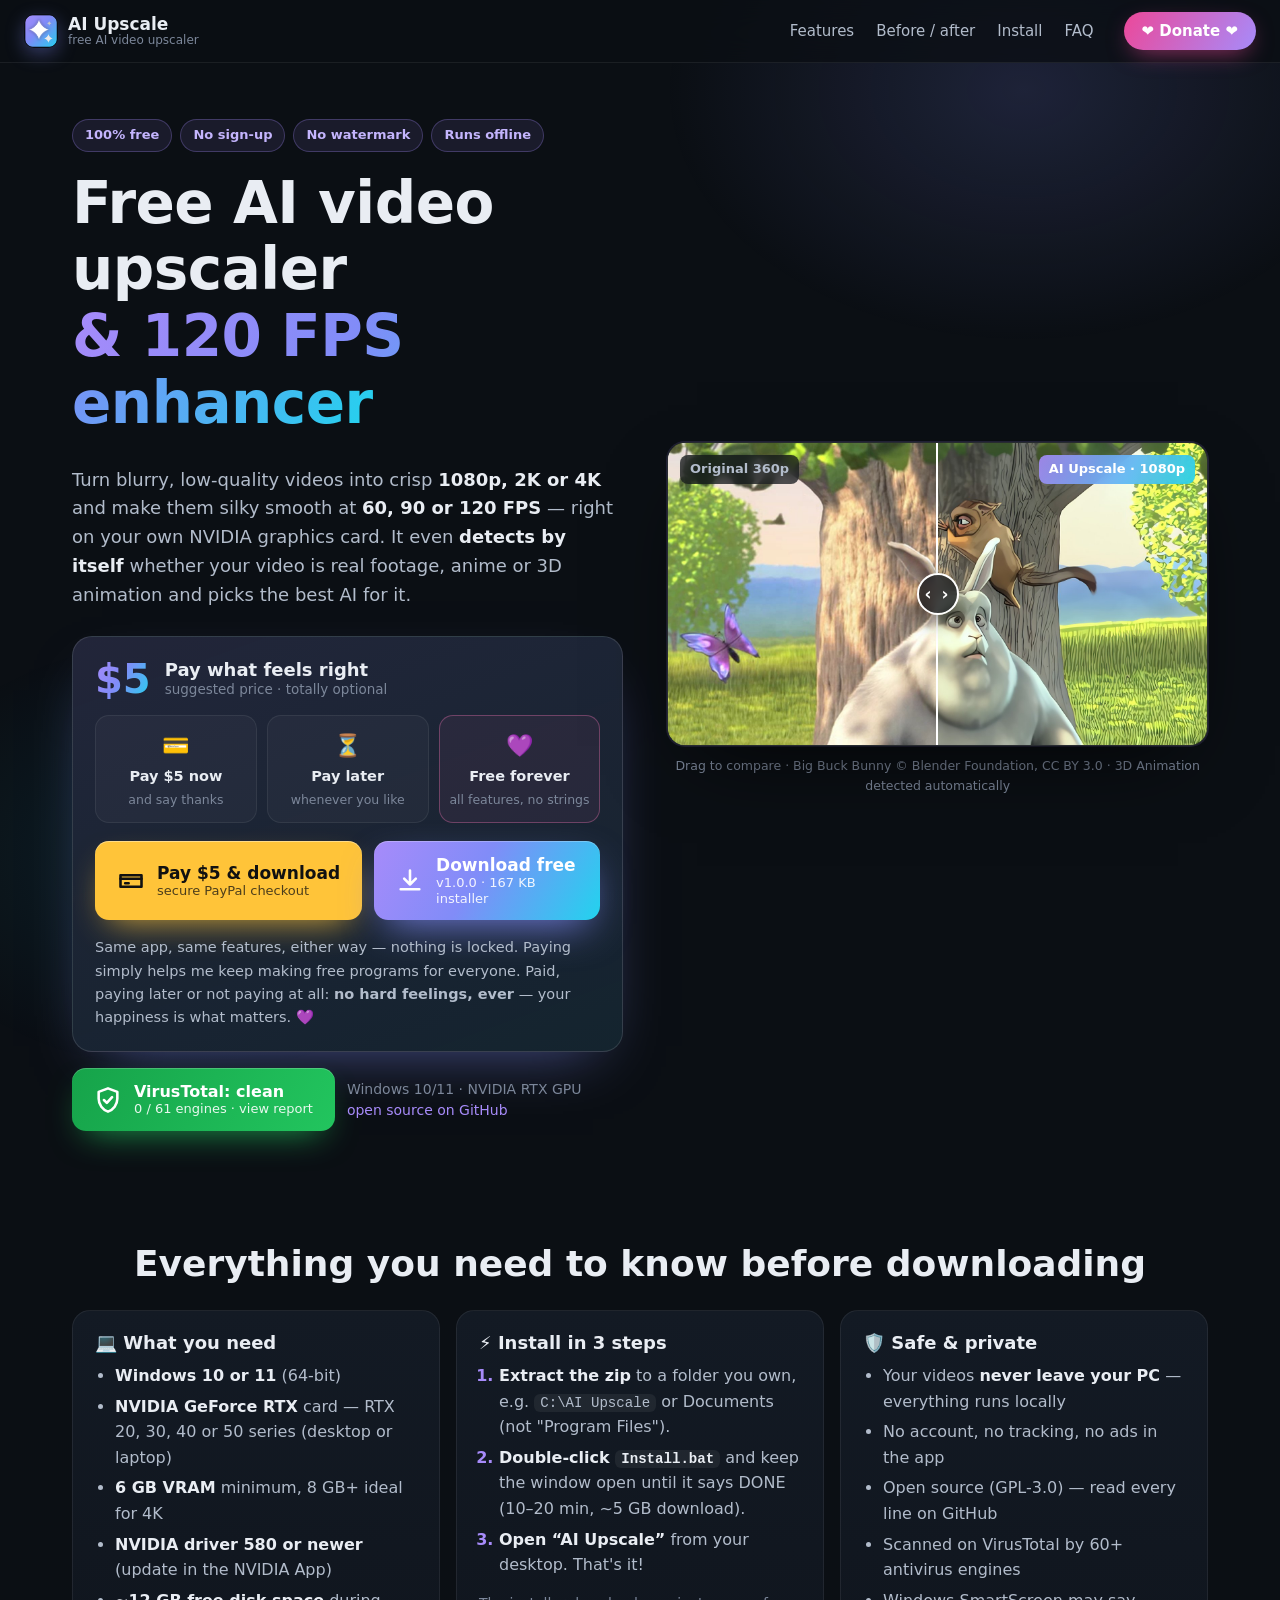
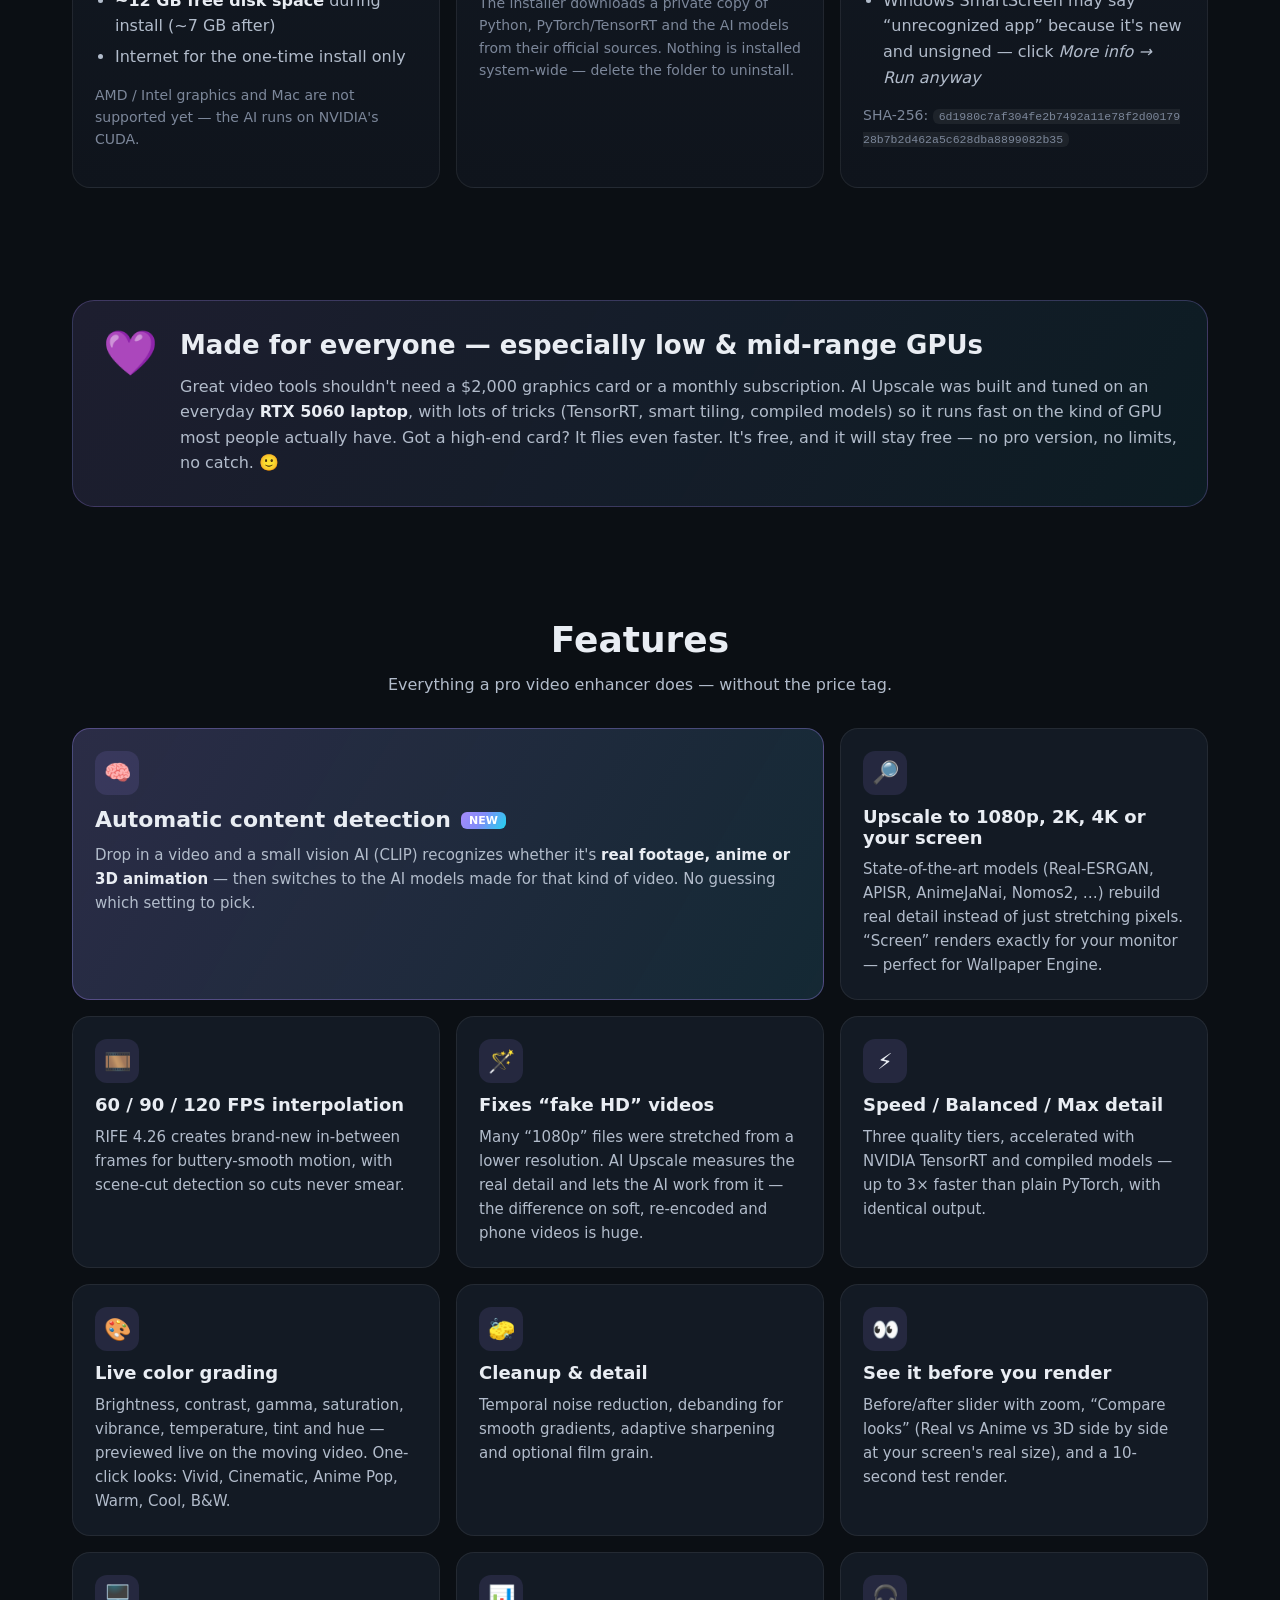
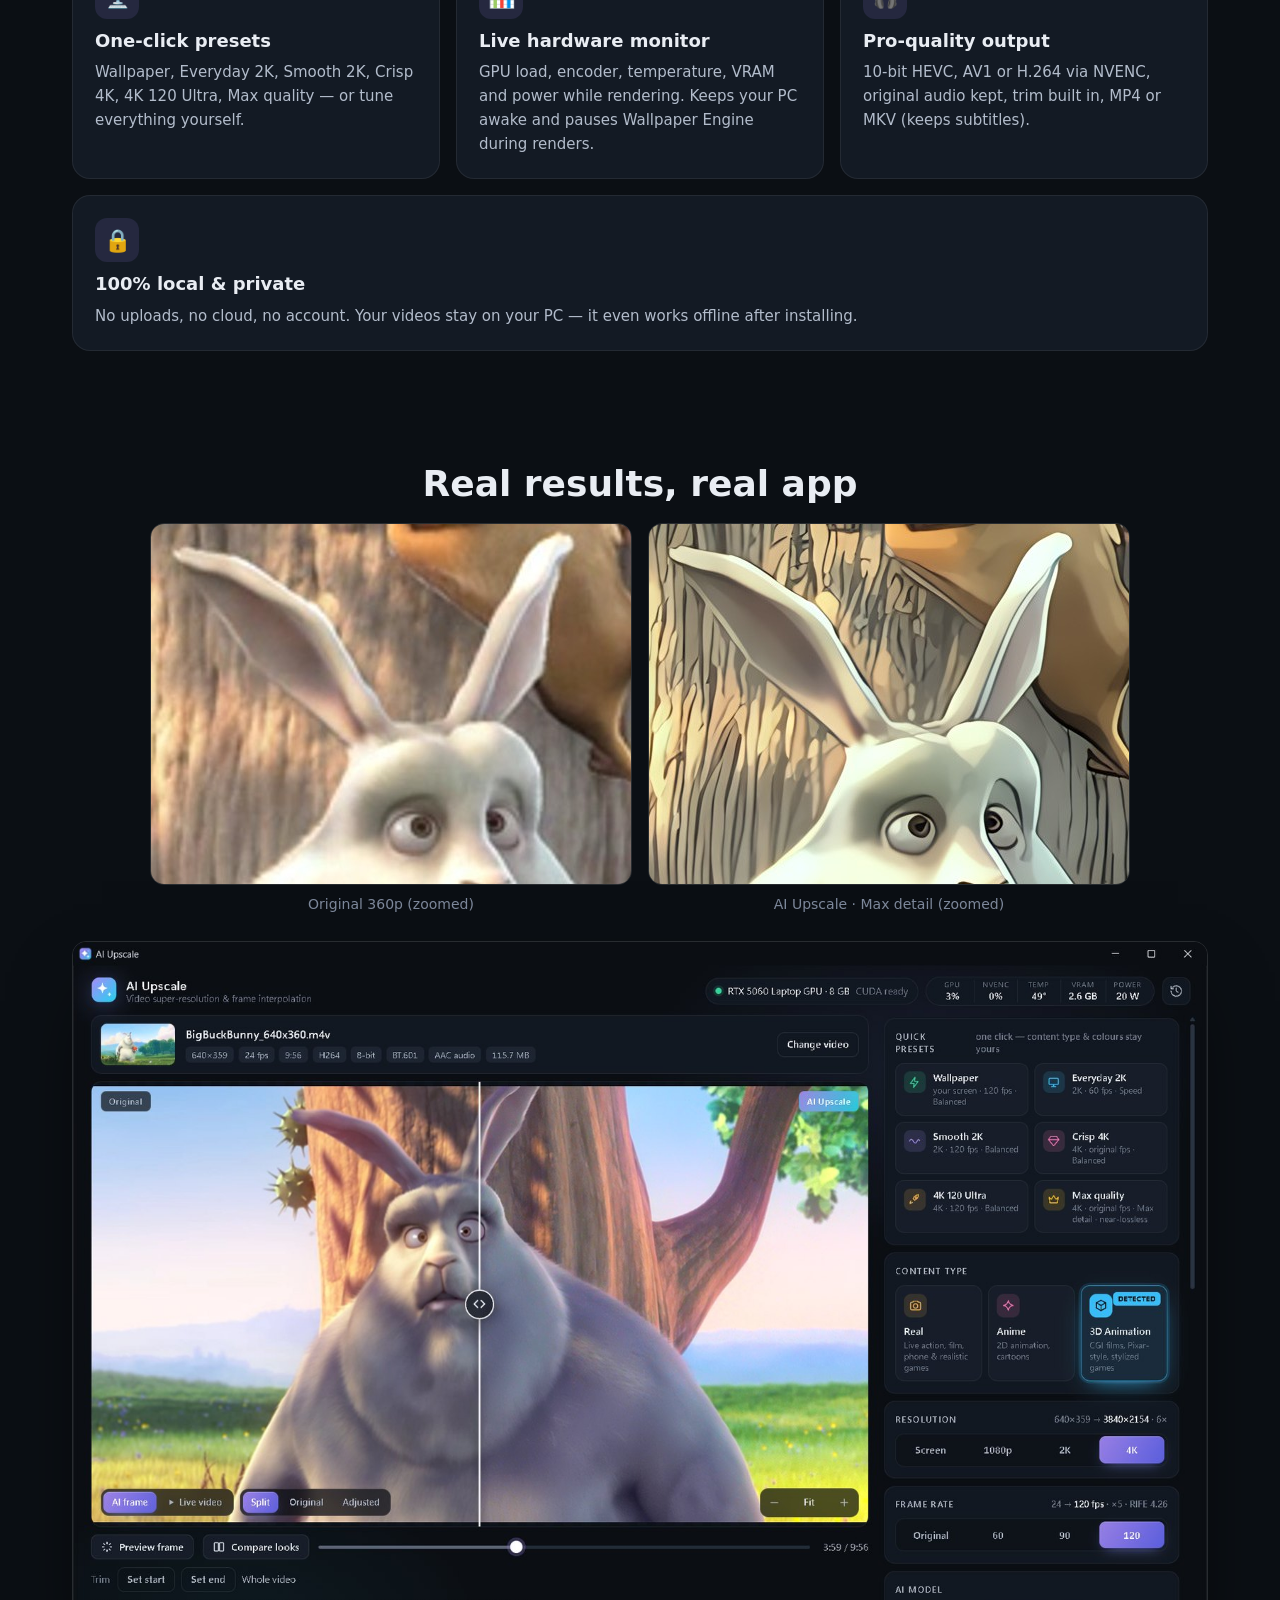
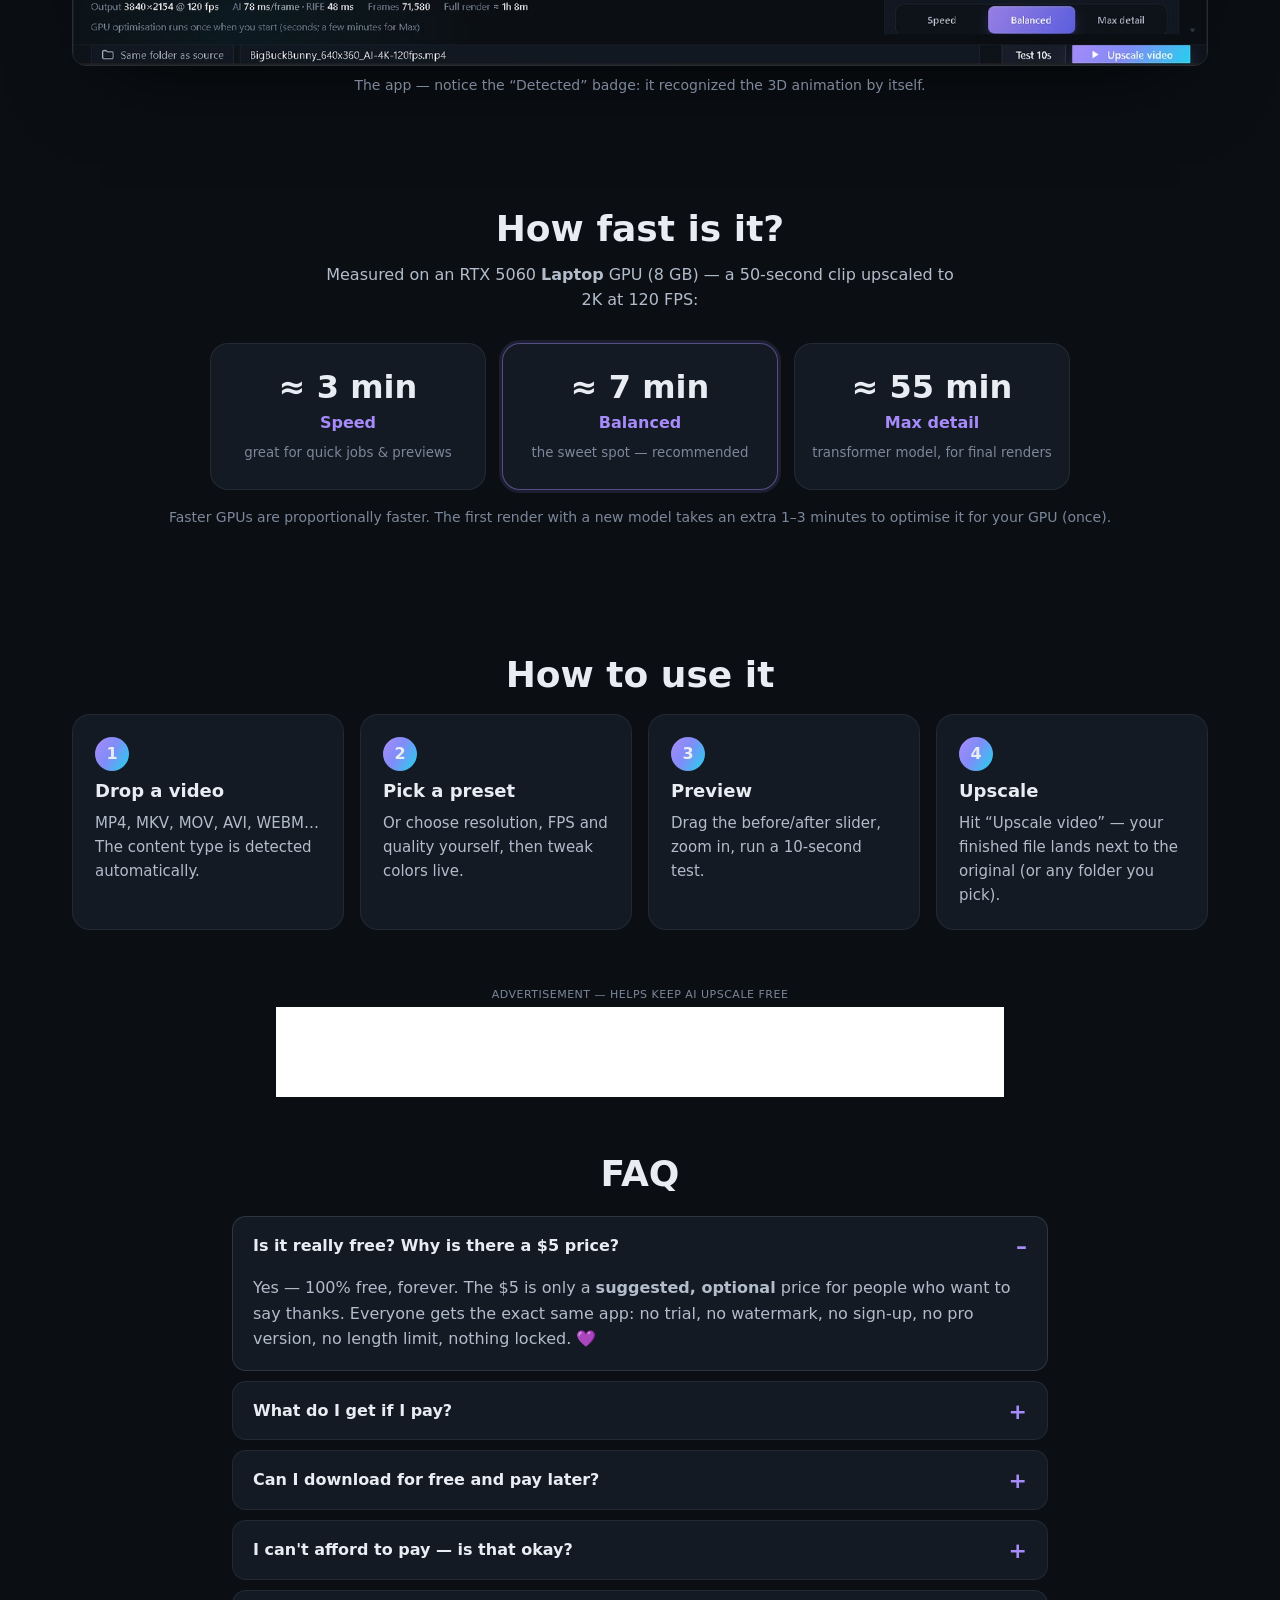
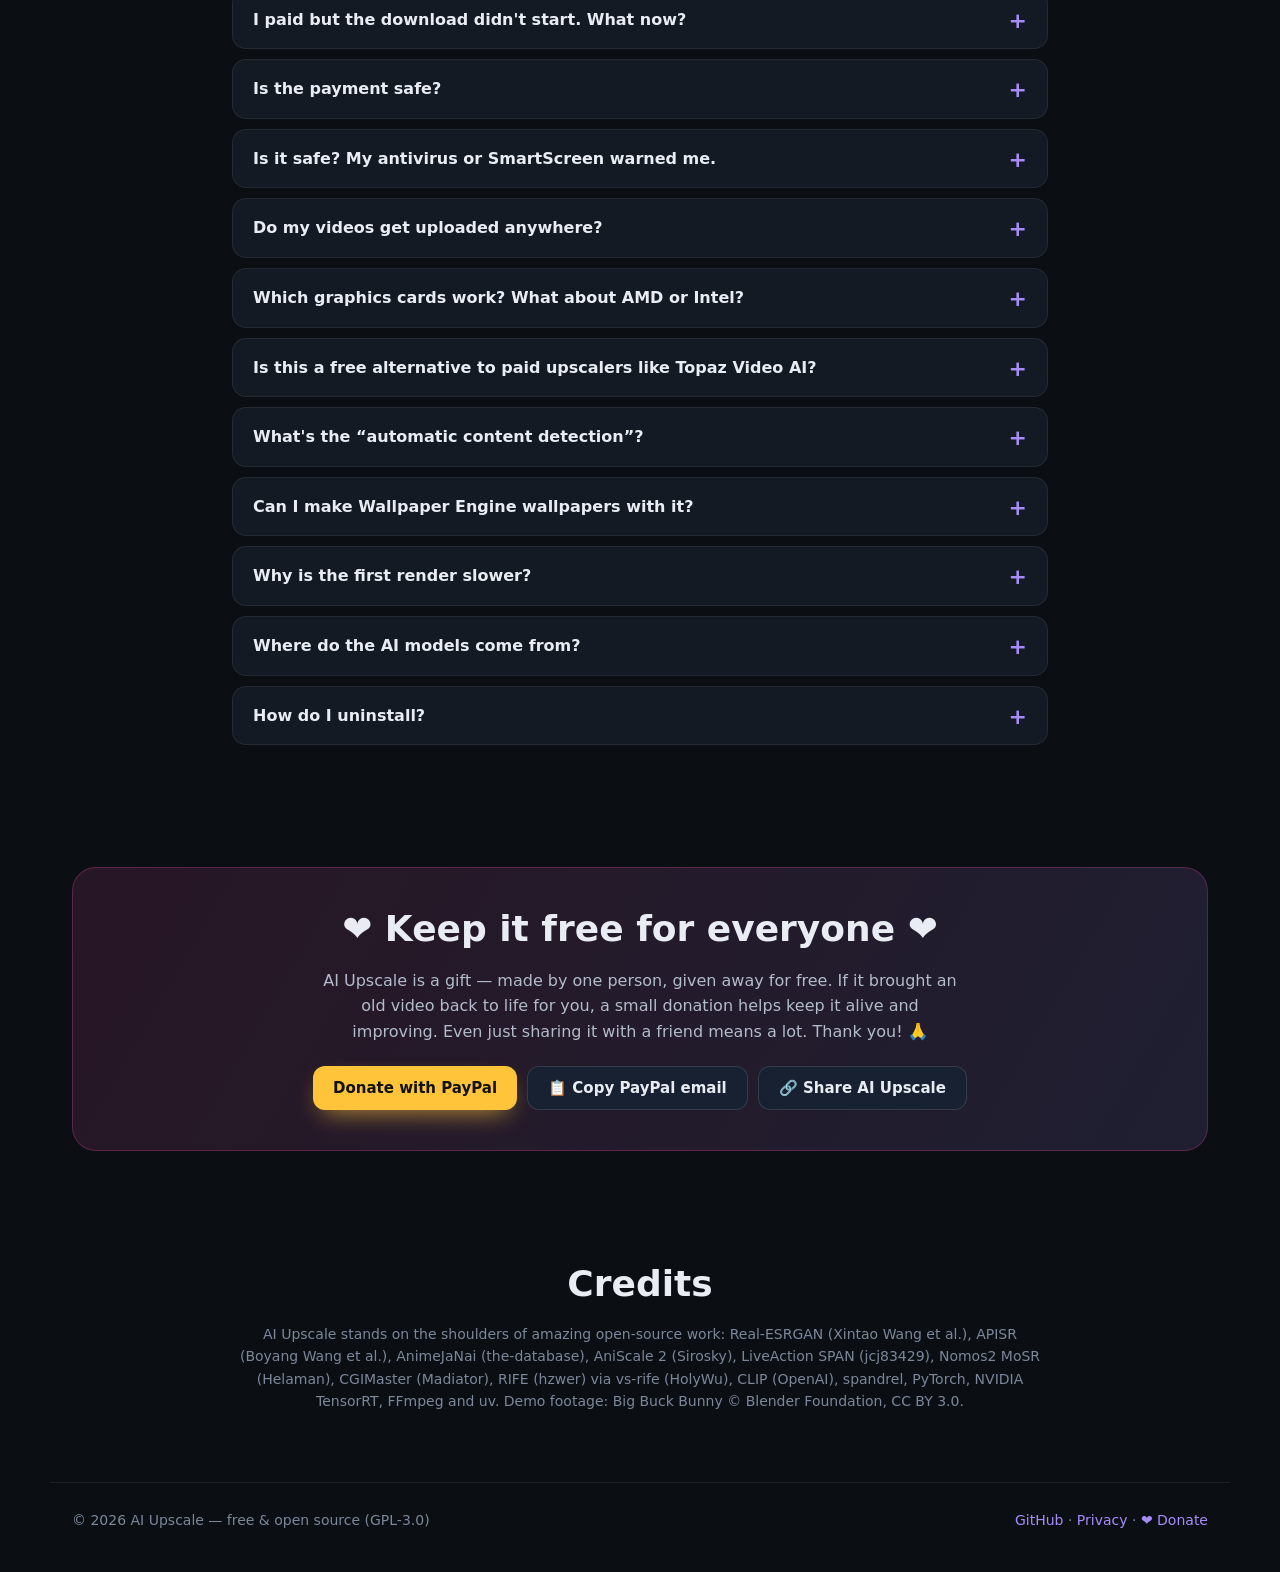
==== commit 7f140292: "Optional $5 pay-what-you-want, thank-you popup, payment FAQ" ====
--- a/index.html
+++ b/index.html
@@ -72,17 +72,36 @@
         <b>60, 90 or 120 FPS</b> — right on your own NVIDIA graphics card. It even <b>detects by itself</b> whether your
         video is real footage, anime or 3D animation and picks the best AI for it.</p>
 
-      <div class="cta">
-        <a class="btn-download" id="dl" href="https://github.com/repo-cdf/ai-upscale/releases/download/v1.0.0/AI-Upscale-v1.0.0-Windows-NVIDIA.zip">
-          <svg viewBox="0 0 24 24" aria-hidden="true"><path d="M12 3v12m0 0-5-5m5 5 5-5M4 19h16"/></svg>
-          <span><b>Download for Windows</b><small id="dlMeta">v1.0.0 · free · 167 KB installer</small></span>
-        </a>
+      <div class="price-card">
+        <div class="price-head">
+          <span class="price-tag">$5</span>
+          <span class="price-text"><b>Pay what feels right</b><small>suggested price · totally optional</small></span>
+        </div>
+        <div class="price-options">
+          <div><span>💳</span><b>Pay $5 now</b><small>and say thanks</small></div>
+          <div><span>⏳</span><b>Pay later</b><small>whenever you like</small></div>
+          <div><span>💜</span><b>Free forever</b><small>all features, no strings</small></div>
+        </div>
+        <div class="cta">
+          <button class="btn-pay" id="payNow" type="button">
+            <svg viewBox="0 0 24 24" aria-hidden="true"><path d="M3 7h18v10H3z"/><path d="M3 10h18M7 14h3"/></svg>
+            <span><b>Pay $5 &amp; download</b><small>secure PayPal checkout</small></span>
+          </button>
+          <a class="btn-download" id="dl" href="https://github.com/repo-cdf/ai-upscale/releases/download/v1.0.0/AI-Upscale-v1.0.0-Windows-NVIDIA.zip">
+            <svg viewBox="0 0 24 24" aria-hidden="true"><path d="M12 3v12m0 0-5-5m5 5 5-5M4 19h16"/></svg>
+            <span><b>Download free</b><small id="dlMeta">v1.0.0 · 167 KB installer</small></span>
+          </a>
+        </div>
+        <p class="price-note">Same app, same features, either way — nothing is locked. Paying simply helps me keep making
+          free programs for everyone. Paid, paying later or not paying at all: <b>no hard feelings, ever</b> — your happiness is what matters. 💜</p>
+      </div>
+      <div class="cta cta-sub">
         <a class="btn-vt" id="vt" href="https://www.virustotal.com/" target="_blank" rel="noopener" title="Independent scan by 60+ antivirus engines">
           <svg viewBox="0 0 24 24" aria-hidden="true"><path d="M12 2 4 5v6c0 5 3.4 9.3 8 11 4.6-1.7 8-6 8-11V5z"/><path d="m8.5 12 2.5 2.5 4.5-5"/></svg>
           <span><b>VirusTotal: clean</b><small id="vtMeta">see the full antivirus report</small></span>
         </a>
-      </div>
-      <p class="cta-note">Windows 10/11 · NVIDIA RTX GPU · <a href="https://github.com/repo-cdf/ai-upscale" target="_blank" rel="noopener">open source on GitHub</a></p>
+        <p class="cta-note">Windows 10/11 · NVIDIA RTX GPU<br><a href="https://github.com/repo-cdf/ai-upscale" target="_blank" rel="noopener">open source on GitHub</a></p>
+      </div>
     </div>
 
     <div class="hero-visual">
@@ -261,7 +280,12 @@
   <!-- ============ FAQ ============ -->
   <section class="faq" id="faq">
     <h2>FAQ</h2>
-    <details open><summary>Is it really free?</summary><p>Yes — 100% free, forever. No trial, no watermark, no sign-up, no pro version, no length limit. If it helps you, a donation is always appreciated but never required. 💜</p></details>
+    <details open><summary>Is it really free? Why is there a $5 price?</summary><p>Yes — 100% free, forever. The $5 is only a <b>suggested, optional</b> price for people who want to say thanks. Everyone gets the exact same app: no trial, no watermark, no sign-up, no pro version, no length limit, nothing locked. 💜</p></details>
+    <details><summary>What do I get if I pay?</summary><p>The same app as everyone else — plus a big thank-you from me and the good feeling of helping. 😊 Your $5 goes straight into building more <b>100% free</b> programs for everyone, especially people who can't afford expensive software.</p></details>
+    <details><summary>Can I download for free and pay later?</summary><p>Of course! Try it first, take your time. If it ends up helping you, the ❤️ Donate button at the top of this page is always there — any amount, whenever you like. And if you never pay, that's completely fine too.</p></details>
+    <details><summary>I can't afford to pay — is that okay?</summary><p>Absolutely, with all my heart. 💜 This tool exists for you. Please download it, enjoy it, and keep it forever with every feature. No hard feelings at all — your happiness matters more than the money. Sharing it with a friend is a wonderful way to help too.</p></details>
+    <details><summary>I paid but the download didn't start. What now?</summary><p>After paying, PayPal shows a <b>“Return to merchant”</b> link — click it to come back here, where your download starts with a little thank-you. 🎉 If anything goes wrong, just use the <b>Download free</b> button — it's the very same file. Thank you for your support!</p></details>
+    <details><summary>Is the payment safe?</summary><p>Yes. Payments go through PayPal's official, secure checkout — this website never sees your card or account details.</p></details>
     <details><summary>Is it safe? My antivirus or SmartScreen warned me.</summary><p>The download is scanned by 60+ engines on VirusTotal (green button above) and the full source code is on GitHub. Because the installer is new and not code-signed, Windows SmartScreen may show “Windows protected your PC” — click <i>More info → Run anyway</i>. The installer only writes inside its own folder.</p></details>
     <details><summary>Do my videos get uploaded anywhere?</summary><p>Never. Everything runs on your own GPU. After installing it works completely offline.</p></details>
     <details><summary>Which graphics cards work? What about AMD or Intel?</summary><p>Any NVIDIA GeForce RTX card (20/30/40/50 series, desktop or laptop) with 6 GB+ VRAM. It was developed on an RTX 5060 Laptop GPU, so mid-range cards are first-class citizens. AMD, Intel and Mac aren't supported yet because the AI runs on NVIDIA CUDA.</p></details>
@@ -317,6 +341,23 @@
   </div>
 </div>
 
+<!-- Thank-you dialog (shown when someone comes back from PayPal) -->
+<div class="modal" id="thanks" role="dialog" aria-modal="true" aria-labelledby="thanksTitle" hidden>
+  <div class="modal-card thanks-card">
+    <button class="modal-x" data-close aria-label="Close">✕</button>
+    <div class="confetti" aria-hidden="true">🎉 💜 ✨ 🙏 ✨ 💜 🎉</div>
+    <h2 id="thanksTitle">Thank you so much for supporting me! 💜</h2>
+    <p id="thanksText">You just made my day. 😊 Your kindness helps keep AI Upscale — and every program I make — free for everyone,
+      including people who can't afford to pay. I truly appreciate you! 🙏✨</p>
+    <p class="dl-status" id="thanksDl">⬇️ Your download is starting…</p>
+    <a class="btn-download wide" id="thanksBtn" href="#">
+      <svg viewBox="0 0 24 24" aria-hidden="true"><path d="M12 3v12m0 0-5-5m5 5 5-5M4 19h16"/></svg>
+      <span><b id="thanksBtnLabel">Download didn't start? Click here</b></span>
+    </a>
+    <p class="muted small">Enjoy your crisp, smooth videos — and have a wonderful day! 🌟</p>
+  </div>
+</div>
+
 <div class="toast" id="toast" hidden></div>
 <script src="site.js"></script>
 </body>
--- a/style.css
+++ b/style.css
@@ -65,6 +65,45 @@
 .btn-download small, .btn-vt small { font-size: 13px; opacity: .9; }
 .cta-note { color: var(--muted); font-size: 14px; margin-top: 14px; }
 
+/* pay-what-you-want card */
+.price-card { max-width: 620px; padding: 22px; border-radius: 20px; background: linear-gradient(160deg, rgba(167,139,250,.10), rgba(34,211,238,.05)), var(--card); border: 1px solid var(--line2); box-shadow: 0 24px 60px -30px rgba(129,140,248,.6); }
+.price-head { display: flex; align-items: center; gap: 14px; margin-bottom: 16px; }
+.price-tag { font-size: 40px; font-weight: 800; line-height: 1; background: var(--grad); -webkit-background-clip: text; background-clip: text; color: transparent; }
+.price-text { display: flex; flex-direction: column; line-height: 1.25; }
+.price-text b { font-size: 18px; }
+.price-text small { color: var(--muted); font-size: 13.5px; }
+.price-options { display: grid; grid-template-columns: repeat(3, 1fr); gap: 10px; margin-bottom: 18px; }
+.price-options div { display: flex; flex-direction: column; align-items: center; text-align: center; gap: 2px; padding: 12px 8px; border-radius: 14px; background: rgba(255,255,255,.03); border: 1px solid var(--line); }
+.price-options span { font-size: 22px; }
+.price-options b { font-size: 14.5px; }
+.price-options small { color: var(--muted); font-size: 12.5px; }
+.price-options div:last-child { border-color: rgba(244,114,182,.35); background: rgba(244,114,182,.06); }
+.btn-pay { display: inline-flex; align-items: center; gap: 12px; padding: 14px 22px; border: 0; border-radius: 14px; cursor: pointer; font: inherit; text-align: left; color: #111; background: #ffc439; box-shadow: 0 14px 34px -14px rgba(255,196,57,.85), inset 0 1px 0 rgba(255,255,255,.4); transition: transform .15s, filter .15s; }
+.btn-pay:hover { transform: translateY(-2px); filter: brightness(1.06); }
+.btn-pay svg { width: 28px; height: 28px; fill: none; stroke: #111; stroke-width: 2.2; stroke-linecap: round; stroke-linejoin: round; flex: none; }
+.btn-pay span { display: flex; flex-direction: column; line-height: 1.2; }
+.btn-pay b { font-size: 19px; }
+.btn-pay small { font-size: 13px; opacity: .75; }
+.price-card .cta > * { flex: 1 1 220px; }
+.price-card .btn-pay b, .price-card .btn-download b { font-size: 17px; white-space: nowrap; }
+.price-note { color: var(--text2); font-size: 14.5px; line-height: 1.6; margin: 16px 0 0; }
+.cta-sub { align-items: center; margin-top: 16px; }
+.cta-sub .cta-note { margin: 0; line-height: 1.5; }
+
+/* thank-you popup */
+.thanks-card { width: min(500px, 100%); }
+.confetti { font-size: 26px; letter-spacing: 4px; margin-bottom: 8px; animation: bounce 1.6s ease-in-out infinite; }
+@keyframes bounce { 0%, 100% { transform: translateY(0); } 50% { transform: translateY(-6px); } }
+.dl-status { font-weight: 600; color: var(--text) !important; }
+.btn-download.wide { width: 100%; justify-content: center; margin: 6px 0 12px; }
+.btn-download.wide b { font-size: 16px; }
+@media (max-width: 560px) {
+  .price-card { padding: 16px; }
+  .price-options { gap: 6px; }
+  .price-options div { padding: 10px 4px; }
+  .price-options small { font-size: 11.5px; }
+}
+
 .ba { position: relative; border-radius: var(--r); overflow: hidden; border: 1px solid var(--line2); box-shadow: 0 30px 80px -30px rgba(0,0,0,.8), 0 0 0 1px rgba(167,139,250,.15);
   aspect-ratio: 16/9; cursor: ew-resize; user-select: none; touch-action: pan-y; }
 .ba > img, .ba-before img { width: 100%; height: 100%; object-fit: cover; }
@@ -193,4 +232,4 @@
   .btn-download, .btn-vt { width: 100%; }
 }
 
-@media (min-width: 981px) { .feat.wide { grid-column: span 3; } }
+@media (min-width: 981px) { .feat.wide { grid-column: span 3; } }
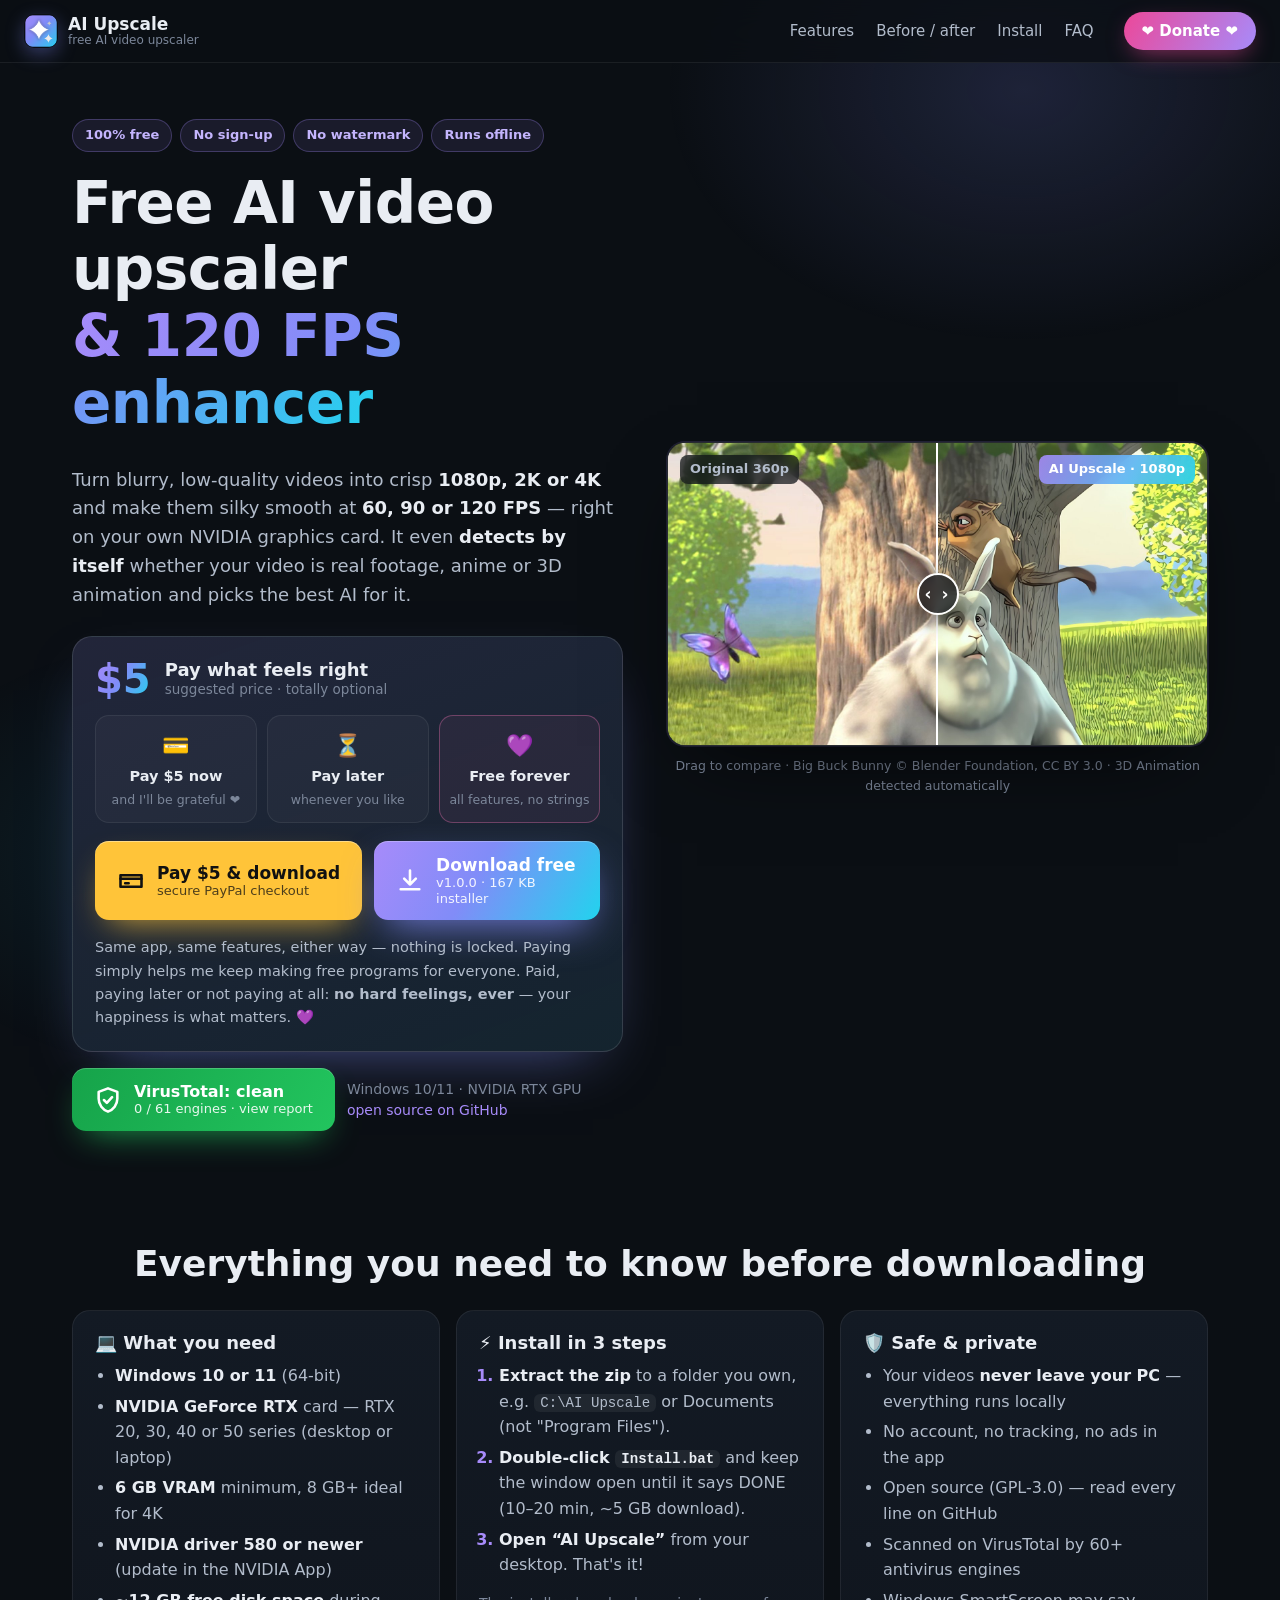
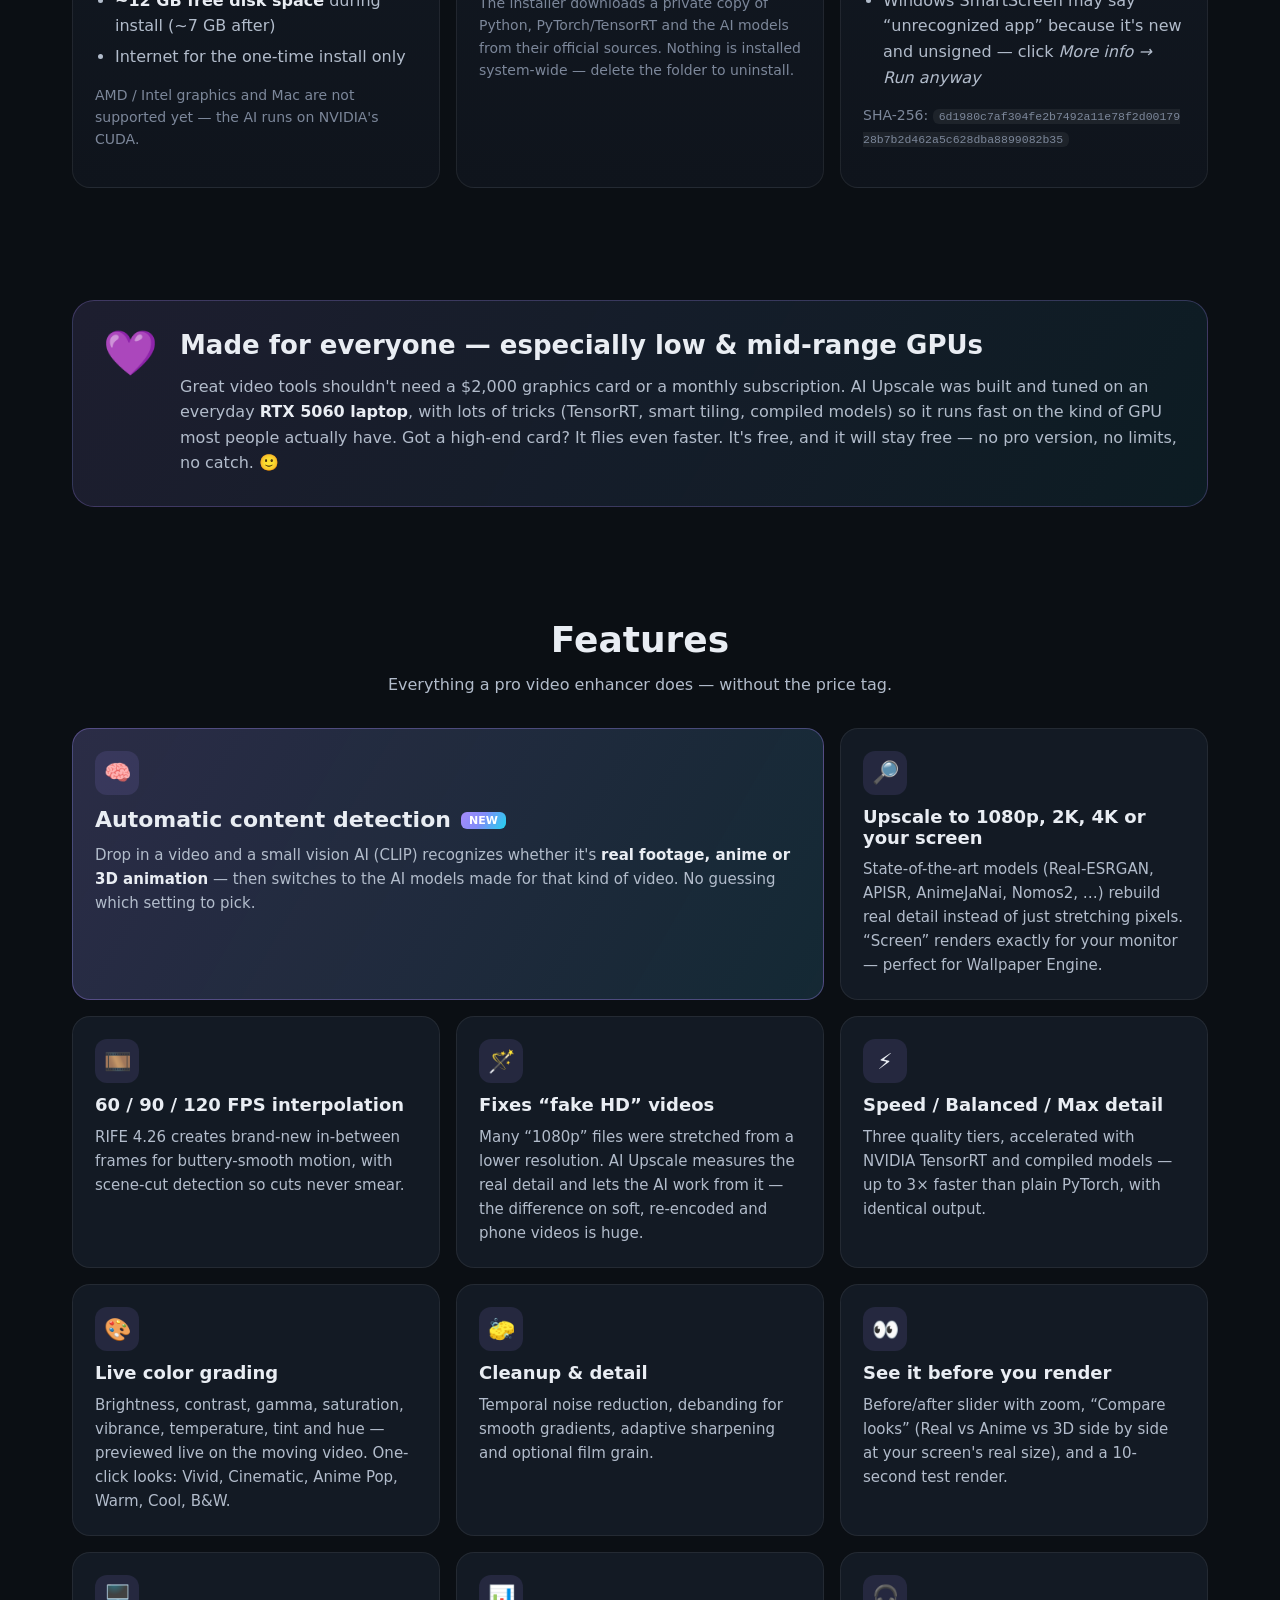
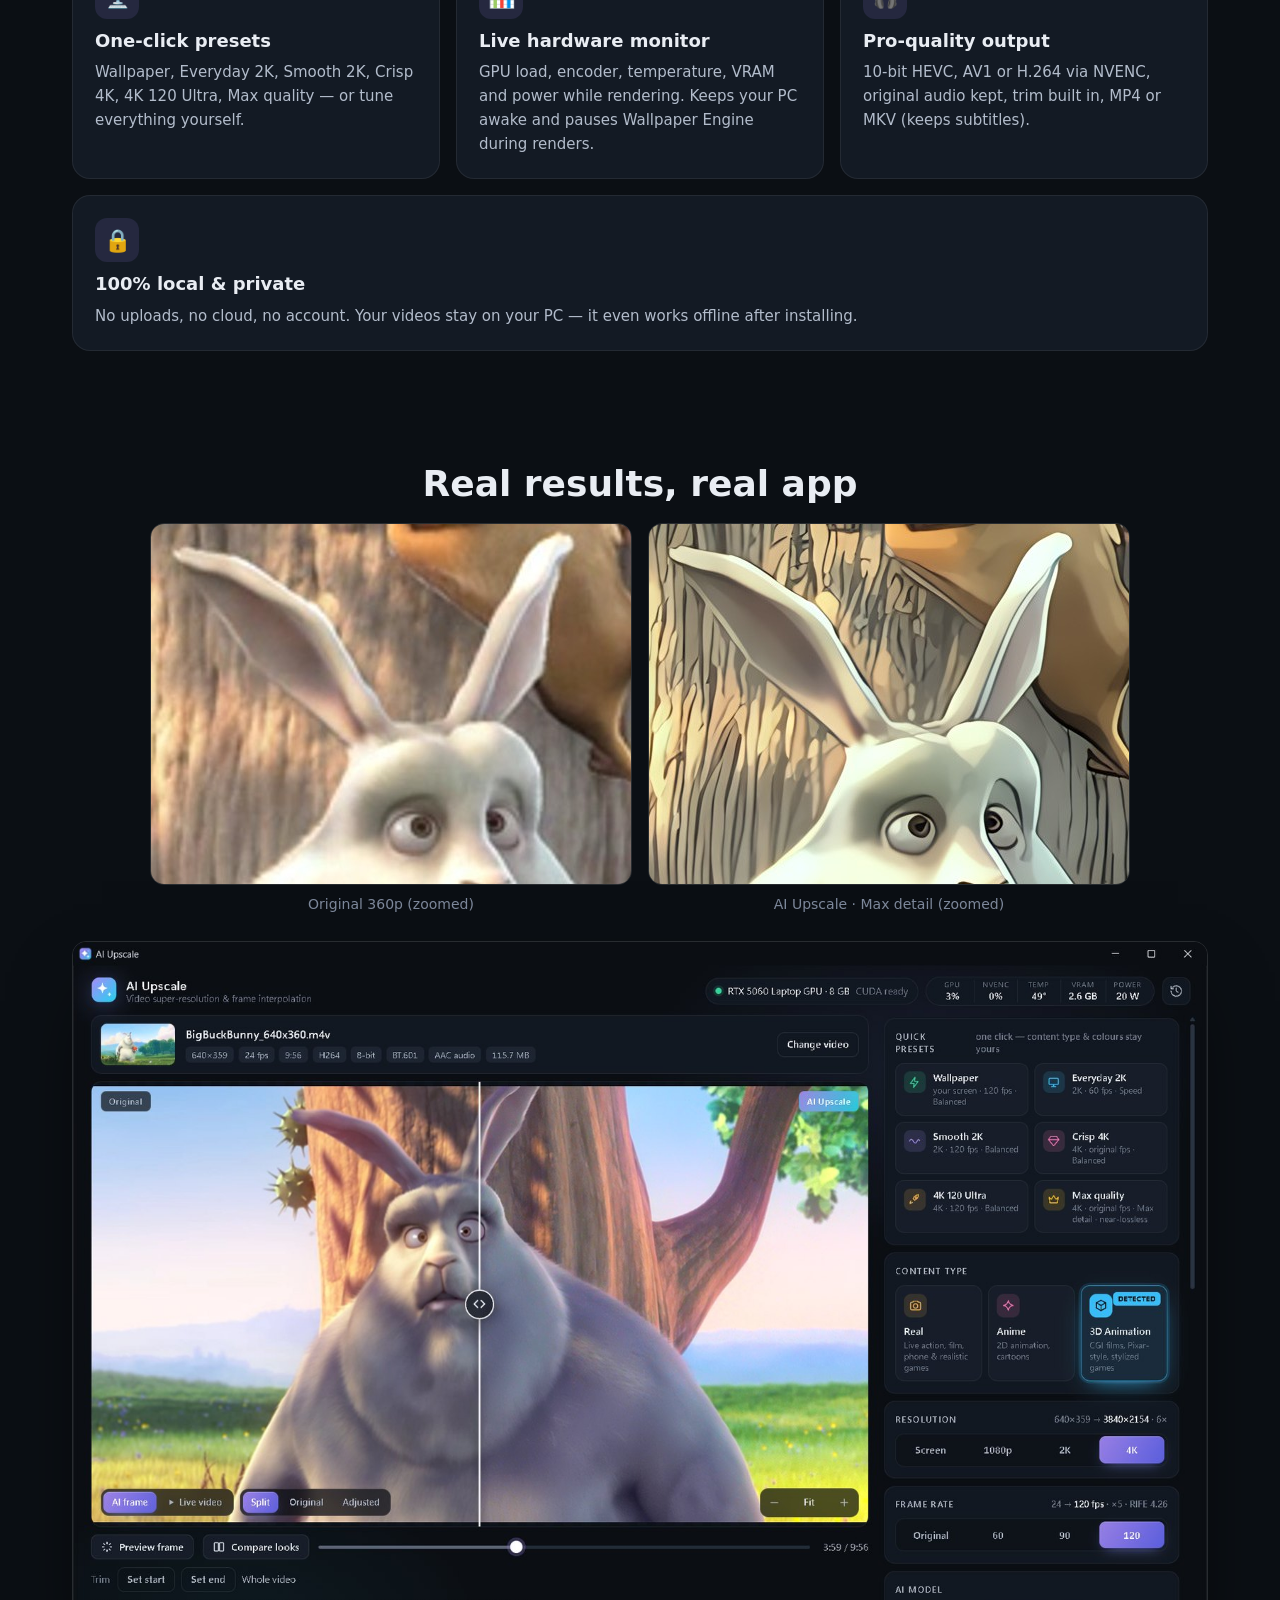
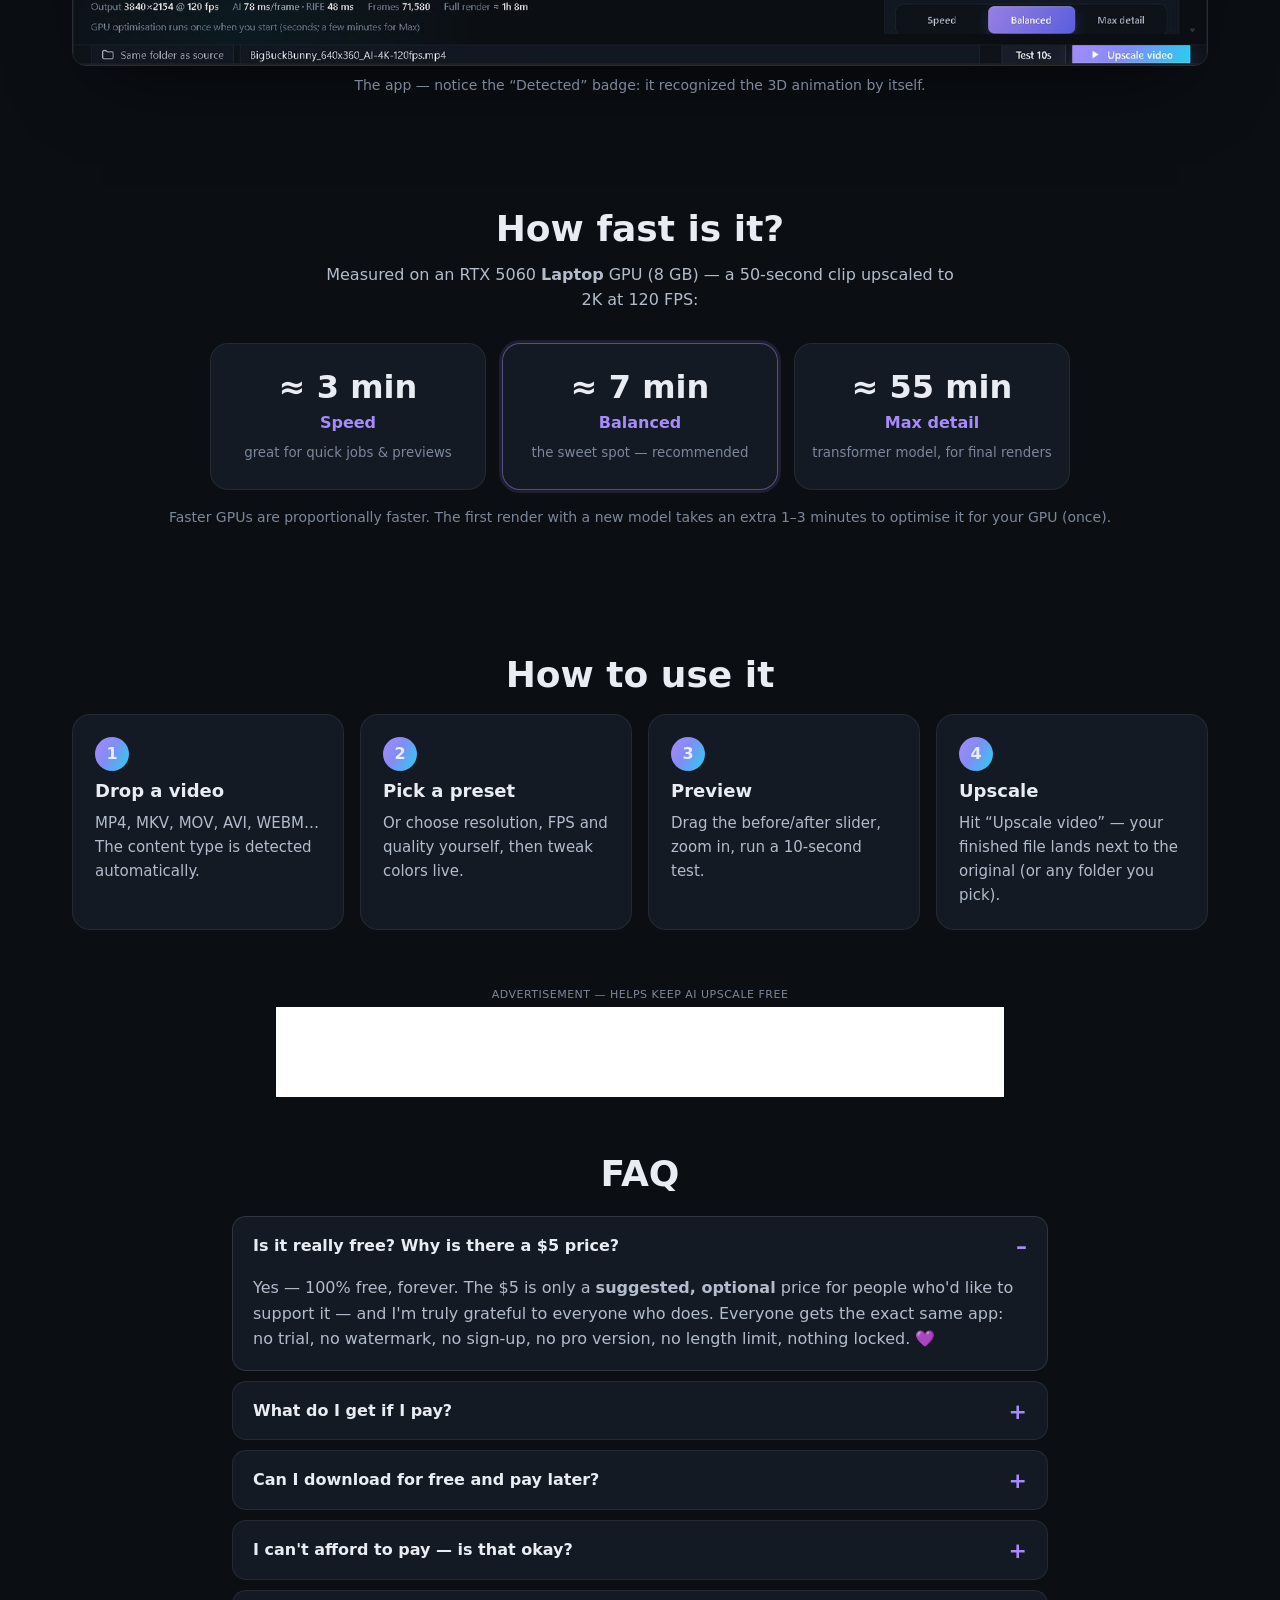
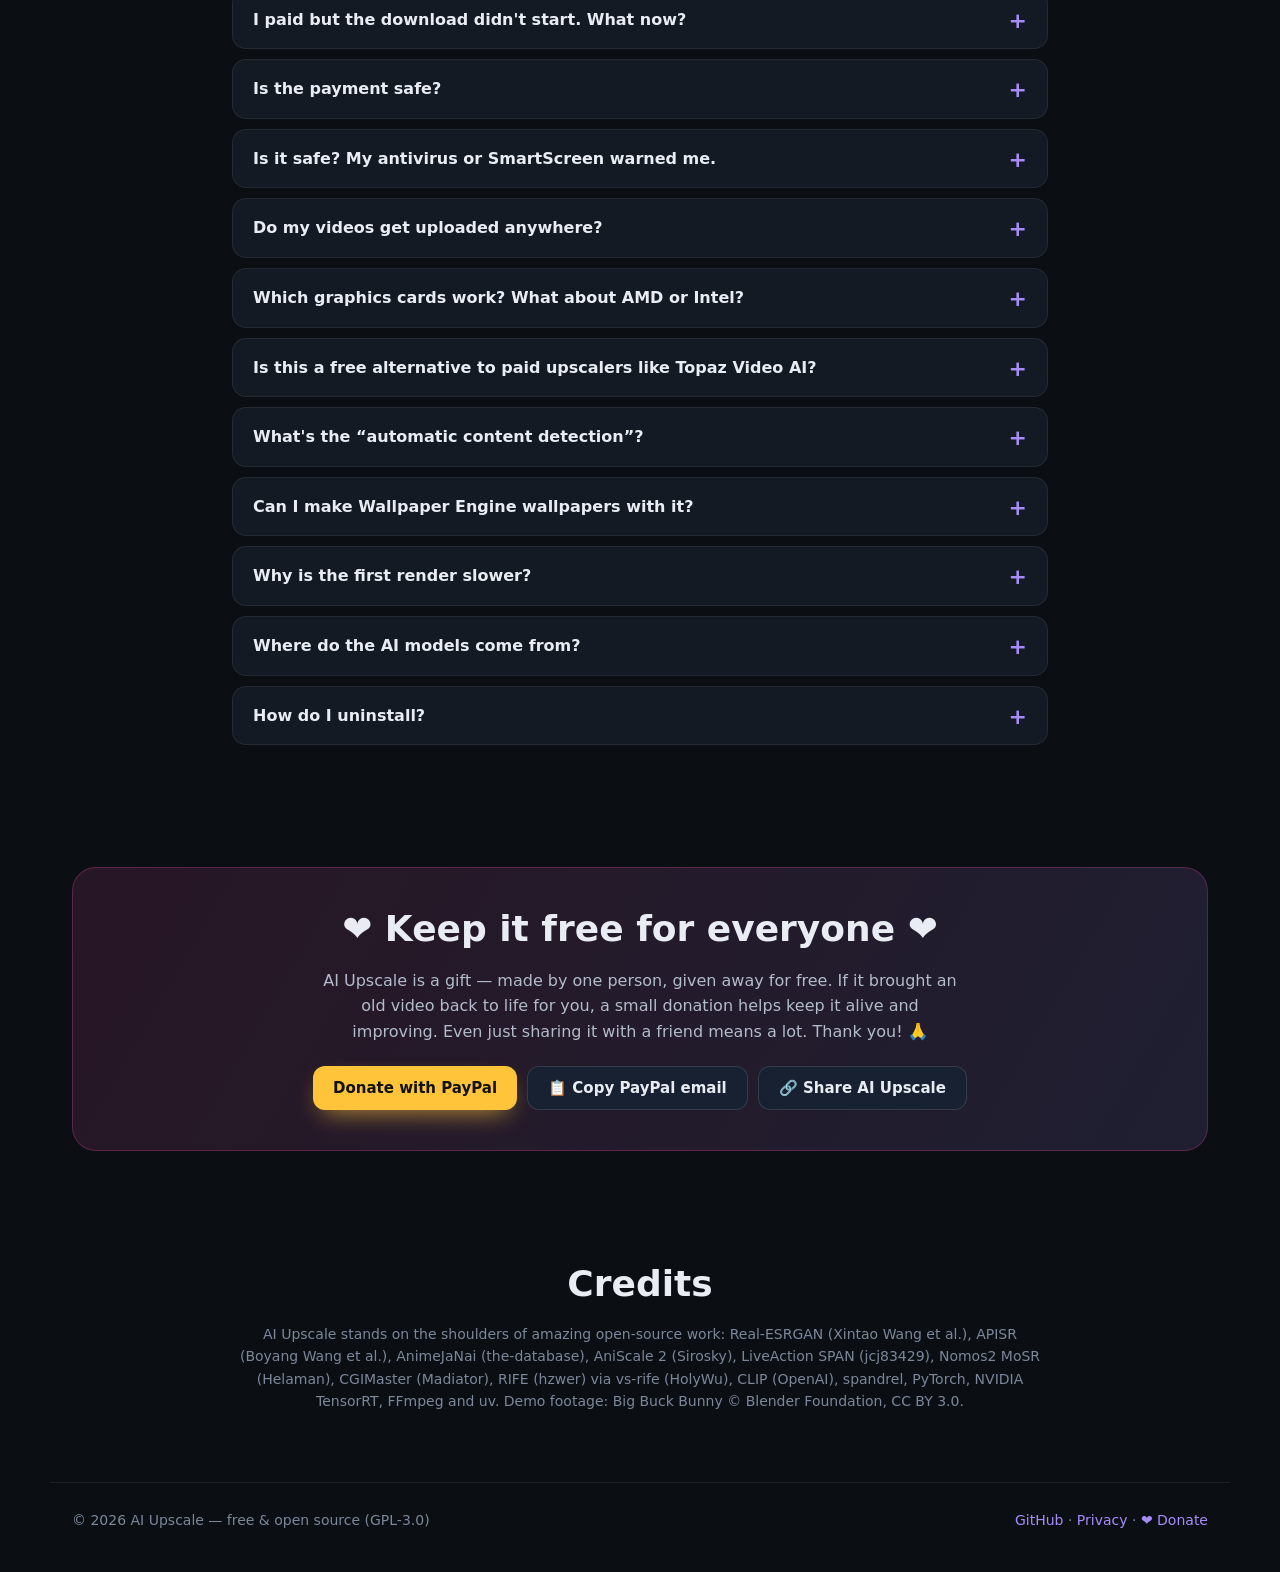
==== commit c878741f: "Pay now text: I'll be grateful" ====
--- a/index.html
+++ b/index.html
@@ -78,7 +78,7 @@
           <span class="price-text"><b>Pay what feels right</b><small>suggested price · totally optional</small></span>
         </div>
         <div class="price-options">
-          <div><span>💳</span><b>Pay $5 now</b><small>and say thanks</small></div>
+          <div><span>💳</span><b>Pay $5 now</b><small>and I'll be grateful ❤️</small></div>
           <div><span>⏳</span><b>Pay later</b><small>whenever you like</small></div>
           <div><span>💜</span><b>Free forever</b><small>all features, no strings</small></div>
         </div>
@@ -280,7 +280,7 @@
   <!-- ============ FAQ ============ -->
   <section class="faq" id="faq">
     <h2>FAQ</h2>
-    <details open><summary>Is it really free? Why is there a $5 price?</summary><p>Yes — 100% free, forever. The $5 is only a <b>suggested, optional</b> price for people who want to say thanks. Everyone gets the exact same app: no trial, no watermark, no sign-up, no pro version, no length limit, nothing locked. 💜</p></details>
+    <details open><summary>Is it really free? Why is there a $5 price?</summary><p>Yes — 100% free, forever. The $5 is only a <b>suggested, optional</b> price for people who'd like to support it — and I'm truly grateful to everyone who does. Everyone gets the exact same app: no trial, no watermark, no sign-up, no pro version, no length limit, nothing locked. 💜</p></details>
     <details><summary>What do I get if I pay?</summary><p>The same app as everyone else — plus a big thank-you from me and the good feeling of helping. 😊 Your $5 goes straight into building more <b>100% free</b> programs for everyone, especially people who can't afford expensive software.</p></details>
     <details><summary>Can I download for free and pay later?</summary><p>Of course! Try it first, take your time. If it ends up helping you, the ❤️ Donate button at the top of this page is always there — any amount, whenever you like. And if you never pay, that's completely fine too.</p></details>
     <details><summary>I can't afford to pay — is that okay?</summary><p>Absolutely, with all my heart. 💜 This tool exists for you. Please download it, enjoy it, and keep it forever with every feature. No hard feelings at all — your happiness matters more than the money. Sharing it with a friend is a wonderful way to help too.</p></details>
